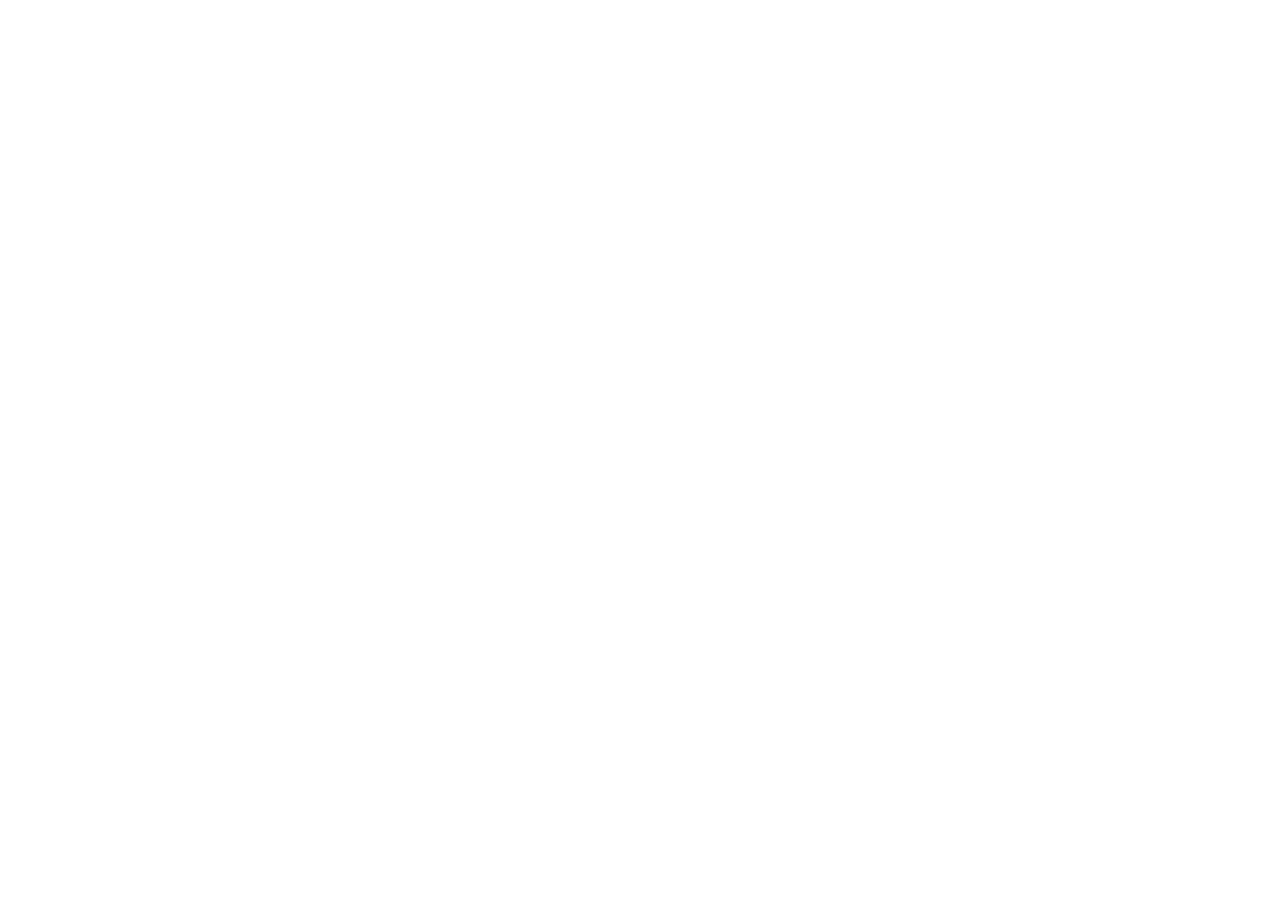
==== index.html @ e1689ef7 "大数据后台项目第一次提交" ====
<!DOCTYPE html>
<html lang="en">
<head>
    <meta charset="UTF-8">
    <meta http-equiv="X-UA-Compatible" content="IE=edge">
    <meta name="viewport" content="width=device-width, initial-scale=1.0">
    <title>Document</title>
</head>
<body>
    
</body>
</html>
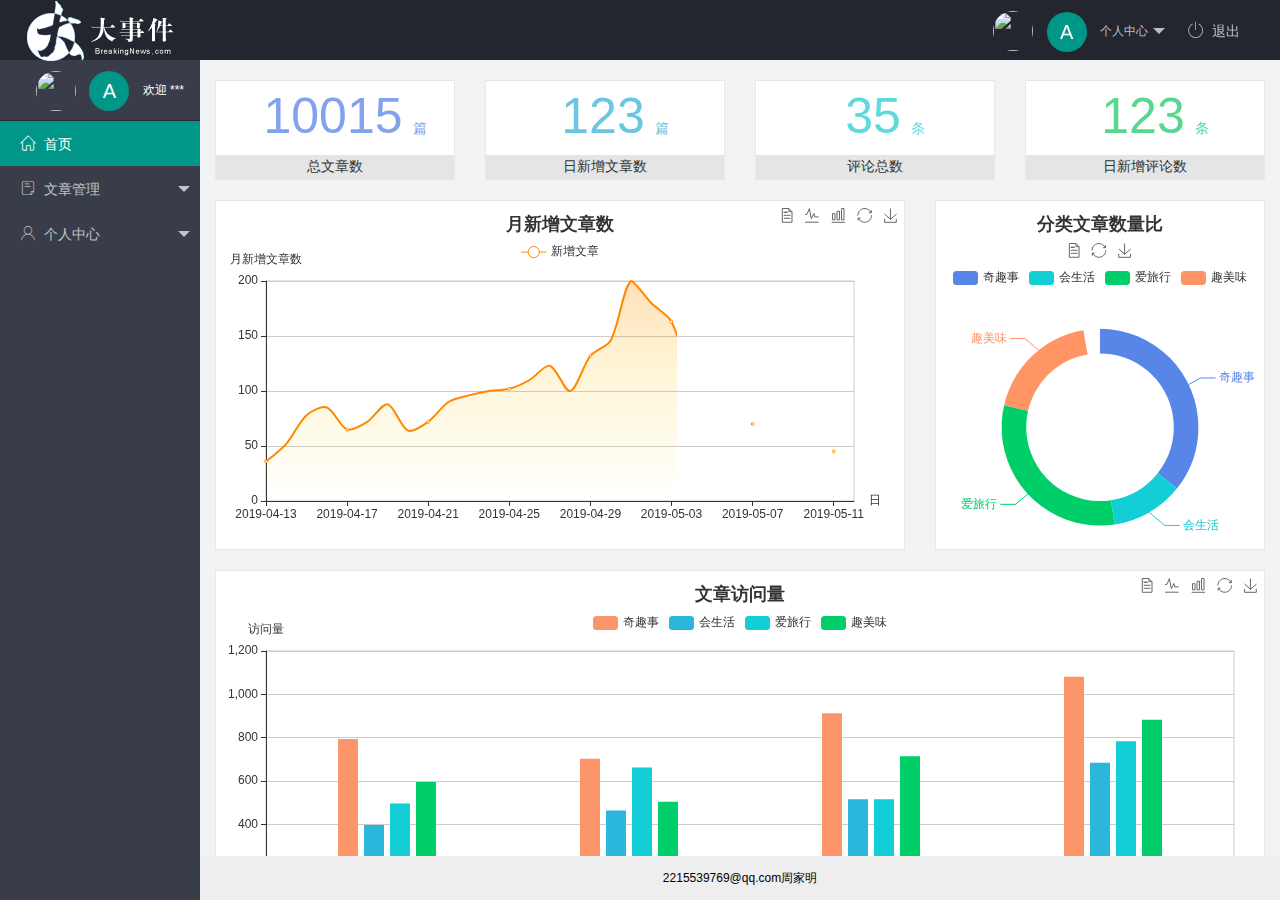
==== commit 2f349594: "完成主页功能" ====
--- a/index.html
+++ b/index.html
@@ -1,12 +1,127 @@
 <!DOCTYPE html>
 <html lang="en">
+
 <head>
     <meta charset="UTF-8">
     <meta http-equiv="X-UA-Compatible" content="IE=edge">
     <meta name="viewport" content="width=device-width, initial-scale=1.0">
-    <title>Document</title>
+    <title>后台主页</title>
+    <link rel="stylesheet" href="/assets/lib/layui/css/layui.css">
+    <link rel="stylesheet" href="/assets/css/index.css">
+    <link rel="stylesheet" href="/assets/fonts/iconfont.css">
 </head>
+
 <body>
-    
+
+    <body>
+        <div class="layui-layout layui-layout-admin">
+            <div class="layui-header">
+                <div class="layui-logo">
+                    <img src="/assets/images/logo.png" alt="">
+                </div>
+                <!-- 头部区域（可配合layui 已有的水平导航） -->
+                <ul class="layui-nav layui-layout-right">
+                    <!-- 头像区域 -->
+                    <li class="layui-nav-item layui-hide layui-show-md-inline-block">
+                        
+                        <a href="javascript:;" class="userinfo">
+                            <img src="//tva1.sinaimg.cn/crop.0.0.118.118.180/5db11ff4gw1e77d3nqrv8j203b03cweg.jpg"
+                                class="layui-nav-img">
+                                <span class="text-avatar">A</span>
+                            个人中心
+                        </a>
+                        <dl class="layui-nav-child">
+                            <dd><a href="">基本资料</a></dd>
+                            <dd><a href="">更换头像</a></dd>
+                            <dd><a href="">重置密码</a></dd>
+                        </dl>
+                    </li>
+                    <!-- 退出区域 -->
+                    <li class="layui-nav-item">
+                        <a href="javascript:;" id="btnLogout">
+                            <span class="iconfont">&#xe865;</span>退出
+                        </a>
+                    </li>
+                </ul>
+            </div>
+
+            <div class="layui-side layui-bg-black">
+                <div class="layui-side-scroll">
+                    <div  class="userinfo">
+                        <img src="//tva1.sinaimg.cn/crop.0.0.118.118.180/5db11ff4gw1e77d3nqrv8j203b03cweg.jpg"
+                            class="layui-nav-img">
+                            <span class="text-avatar">A</span>
+                        <span id="welcome">欢迎 ***</span>
+                    </div>
+                    <!-- 左侧导航区域（可配合layui已有的垂直导航） -->
+                    <ul class="layui-nav layui-nav-tree" lay-shrink="all">
+                        <li class="layui-nav-item layui-this">
+
+                            <a href="/home/dashboard.html" target="fm"><span class="iconfont">&#xe6a9;</span>首页</a>
+                        </li>
+                        <li class="layui-nav-item ">
+
+                            <a class="" href="javascript:;"> <span class="iconfont">&#xe615;</span>文章管理</a>
+                            <dl class="layui-nav-child">
+                                <dd><a href="javascript:;">文章类别</a></dd>
+                                <dd><a href="javascript:;">文章类别</a></dd>
+                                <dd><a href="javascript:;">发布文章</a></dd>
+                            </dl>
+                        </li>
+                        <li class="layui-nav-item">
+
+                            <a href="javascript:;"> <span class="iconfont">&#xe614;</span>个人中心</a>
+                            <dl class="layui-nav-child">
+                                <dd><a href="javascript:;">基本资料</a></dd>
+                                <dd><a href="javascript:;">更换头像</a></dd>
+                                <dd><a href="javascript:;">重置密码</a></dd>
+                            </dl>
+                        </li>
+                    </ul>
+                </div>
+            </div>
+
+            <div class="layui-body">
+                <!-- 内容主体区域 -->
+                 <iframe src="/home/dashboard.html" frameborder="0" name="fm"></iframe>
+
+                <div class="layui-footer">
+                    2215539769@qq.com周家明
+                </div>
+            </div>
+            <script src="/assets/lib/layui/layui.all.js"></script>
+            <script src="/assets/lib/jquery.js"></script>
+            <script src="./assets/js/baseAPI.js"></script>
+            <script src="./assets/js/index.js"></script> 
+              <script>
+                //JS 
+                layui.use(['element', 'layer', 'util'], function () {
+                    var element = layui.element
+                        , layer = layui.layer
+                        , util = layui.util
+                        , $ = layui.$;
+
+                    //头部事件
+                    util.event('lay-header-event', {
+                        //左侧菜单事件
+                        menuLeft: function (othis) {
+                            layer.msg('展开左侧菜单的操作', { icon: 0 });
+                        }
+                        , menuRight: function () {
+                            layer.open({
+                                type: 1
+                                , content: '<div style="padding: 15px;">处理右侧面板的操作</div>'
+                                , area: ['260px', '100%']
+                                , offset: 'rt' //右上角
+                                , anim: 5
+                                , shadeClose: true
+                            });
+                        }
+                    });
+
+                });
+            </script>
+    </body>
 </body>
+
 </html>--- a/assets/lib/layui/css/layui.css
+++ b/assets/lib/layui/css/layui.css
@@ -0,0 +1,2 @@
+/** layui-v2.5.5 MIT License By https://www.layui.com */
+ .layui-inline,img{display:inline-block;vertical-align:middle}h1,h2,h3,h4,h5,h6{font-weight:400}.layui-edge,.layui-header,.layui-inline,.layui-main{position:relative}.layui-body,.layui-edge,.layui-elip{overflow:hidden}.layui-btn,.layui-edge,.layui-inline,img{vertical-align:middle}.layui-btn,.layui-disabled,.layui-icon,.layui-unselect{-moz-user-select:none;-webkit-user-select:none;-ms-user-select:none}.layui-elip,.layui-form-checkbox span,.layui-form-pane .layui-form-label{text-overflow:ellipsis;white-space:nowrap}.layui-breadcrumb,.layui-tree-btnGroup{visibility:hidden}blockquote,body,button,dd,div,dl,dt,form,h1,h2,h3,h4,h5,h6,input,li,ol,p,pre,td,textarea,th,ul{margin:0;padding:0;-webkit-tap-highlight-color:rgba(0,0,0,0)}a:active,a:hover{outline:0}img{border:none}li{list-style:none}table{border-collapse:collapse;border-spacing:0}h4,h5,h6{font-size:100%}button,input,optgroup,option,select,textarea{font-family:inherit;font-size:inherit;font-style:inherit;font-weight:inherit;outline:0}pre{white-space:pre-wrap;white-space:-moz-pre-wrap;white-space:-pre-wrap;white-space:-o-pre-wrap;word-wrap:break-word}body{line-height:24px;font:14px Helvetica Neue,Helvetica,PingFang SC,Tahoma,Arial,sans-serif}hr{height:1px;margin:10px 0;border:0;clear:both}a{color:#333;text-decoration:none}a:hover{color:#777}a cite{font-style:normal;*cursor:pointer}.layui-border-box,.layui-border-box *{box-sizing:border-box}.layui-box,.layui-box *{box-sizing:content-box}.layui-clear{clear:both;*zoom:1}.layui-clear:after{content:'\20';clear:both;*zoom:1;display:block;height:0}.layui-inline{*display:inline;*zoom:1}.layui-edge{display:inline-block;width:0;height:0;border-width:6px;border-style:dashed;border-color:transparent}.layui-edge-top{top:-4px;border-bottom-color:#999;border-bottom-style:solid}.layui-edge-right{border-left-color:#999;border-left-style:solid}.layui-edge-bottom{top:2px;border-top-color:#999;border-top-style:solid}.layui-edge-left{border-right-color:#999;border-right-style:solid}.layui-disabled,.layui-disabled:hover{color:#d2d2d2!important;cursor:not-allowed!important}.layui-circle{border-radius:100%}.layui-show{display:block!important}.layui-hide{display:none!important}@font-face{font-family:layui-icon;src:url(../font/iconfont.eot?v=250);src:url(../font/iconfont.eot?v=250#iefix) format('embedded-opentype'),url(../font/iconfont.woff2?v=250) format('woff2'),url(../font/iconfont.woff?v=250) format('woff'),url(../font/iconfont.ttf?v=250) format('truetype'),url(../font/iconfont.svg?v=250#layui-icon) format('svg')}.layui-icon{font-family:layui-icon!important;font-size:16px;font-style:normal;-webkit-font-smoothing:antialiased;-moz-osx-font-smoothing:grayscale}.layui-icon-reply-fill:before{content:"\e611"}.layui-icon-set-fill:before{content:"\e614"}.layui-icon-menu-fill:before{content:"\e60f"}.layui-icon-search:before{content:"\e615"}.layui-icon-share:before{content:"\e641"}.layui-icon-set-sm:before{content:"\e620"}.layui-icon-engine:before{content:"\e628"}.layui-icon-close:before{content:"\1006"}.layui-icon-close-fill:before{content:"\1007"}.layui-icon-chart-screen:before{content:"\e629"}.layui-icon-star:before{content:"\e600"}.layui-icon-circle-dot:before{content:"\e617"}.layui-icon-chat:before{content:"\e606"}.layui-icon-release:before{content:"\e609"}.layui-icon-list:before{content:"\e60a"}.layui-icon-chart:before{content:"\e62c"}.layui-icon-ok-circle:before{content:"\1005"}.layui-icon-layim-theme:before{content:"\e61b"}.layui-icon-table:before{content:"\e62d"}.layui-icon-right:before{content:"\e602"}.layui-icon-left:before{content:"\e603"}.layui-icon-cart-simple:before{content:"\e698"}.layui-icon-face-cry:before{content:"\e69c"}.layui-icon-face-smile:before{content:"\e6af"}.layui-icon-survey:before{content:"\e6b2"}.layui-icon-tree:before{content:"\e62e"}.layui-icon-upload-circle:before{content:"\e62f"}.layui-icon-add-circle:before{content:"\e61f"}.layui-icon-download-circle:before{content:"\e601"}.layui-icon-templeate-1:before{content:"\e630"}.layui-icon-util:before{content:"\e631"}.layui-icon-face-surprised:before{content:"\e664"}.layui-icon-edit:before{content:"\e642"}.layui-icon-speaker:before{content:"\e645"}.layui-icon-down:before{content:"\e61a"}.layui-icon-file:before{content:"\e621"}.layui-icon-layouts:before{content:"\e632"}.layui-icon-rate-half:before{content:"\e6c9"}.layui-icon-add-circle-fine:before{content:"\e608"}.layui-icon-prev-circle:before{content:"\e633"}.layui-icon-read:before{content:"\e705"}.layui-icon-404:before{content:"\e61c"}.layui-icon-carousel:before{content:"\e634"}.layui-icon-help:before{content:"\e607"}.layui-icon-code-circle:before{content:"\e635"}.layui-icon-water:before{content:"\e636"}.layui-icon-username:before{content:"\e66f"}.layui-icon-find-fill:before{content:"\e670"}.layui-icon-about:before{content:"\e60b"}.layui-icon-location:before{content:"\e715"}.layui-icon-up:before{content:"\e619"}.layui-icon-pause:before{content:"\e651"}.layui-icon-date:before{content:"\e637"}.layui-icon-layim-uploadfile:before{content:"\e61d"}.layui-icon-delete:before{content:"\e640"}.layui-icon-play:before{content:"\e652"}.layui-icon-top:before{content:"\e604"}.layui-icon-friends:before{content:"\e612"}.layui-icon-refresh-3:before{content:"\e9aa"}.layui-icon-ok:before{content:"\e605"}.layui-icon-layer:before{content:"\e638"}.layui-icon-face-smile-fine:before{content:"\e60c"}.layui-icon-dollar:before{content:"\e659"}.layui-icon-group:before{content:"\e613"}.layui-icon-layim-download:before{content:"\e61e"}.layui-icon-picture-fine:before{content:"\e60d"}.layui-icon-link:before{content:"\e64c"}.layui-icon-diamond:before{content:"\e735"}.layui-icon-log:before{content:"\e60e"}.layui-icon-rate-solid:before{content:"\e67a"}.layui-icon-fonts-del:before{content:"\e64f"}.layui-icon-unlink:before{content:"\e64d"}.layui-icon-fonts-clear:before{content:"\e639"}.layui-icon-triangle-r:before{content:"\e623"}.layui-icon-circle:before{content:"\e63f"}.layui-icon-radio:before{content:"\e643"}.layui-icon-align-center:before{content:"\e647"}.layui-icon-align-right:before{content:"\e648"}.layui-icon-align-left:before{content:"\e649"}.layui-icon-loading-1:before{content:"\e63e"}.layui-icon-return:before{content:"\e65c"}.layui-icon-fonts-strong:before{content:"\e62b"}.layui-icon-upload:before{content:"\e67c"}.layui-icon-dialogue:before{content:"\e63a"}.layui-icon-video:before{content:"\e6ed"}.layui-icon-headset:before{content:"\e6fc"}.layui-icon-cellphone-fine:before{content:"\e63b"}.layui-icon-add-1:before{content:"\e654"}.layui-icon-face-smile-b:before{content:"\e650"}.layui-icon-fonts-html:before{content:"\e64b"}.layui-icon-form:before{content:"\e63c"}.layui-icon-cart:before{content:"\e657"}.layui-icon-camera-fill:before{content:"\e65d"}.layui-icon-tabs:before{content:"\e62a"}.layui-icon-fonts-code:before{content:"\e64e"}.layui-icon-fire:before{content:"\e756"}.layui-icon-set:before{content:"\e716"}.layui-icon-fonts-u:before{content:"\e646"}.layui-icon-triangle-d:before{content:"\e625"}.layui-icon-tips:before{content:"\e702"}.layui-icon-picture:before{content:"\e64a"}.layui-icon-more-vertical:before{content:"\e671"}.layui-icon-flag:before{content:"\e66c"}.layui-icon-loading:before{content:"\e63d"}.layui-icon-fonts-i:before{content:"\e644"}.layui-icon-refresh-1:before{content:"\e666"}.layui-icon-rmb:before{content:"\e65e"}.layui-icon-home:before{content:"\e68e"}.layui-icon-user:before{content:"\e770"}.layui-icon-notice:before{content:"\e667"}.layui-icon-login-weibo:before{content:"\e675"}.layui-icon-voice:before{content:"\e688"}.layui-icon-upload-drag:before{content:"\e681"}.layui-icon-login-qq:before{content:"\e676"}.layui-icon-snowflake:before{content:"\e6b1"}.layui-icon-file-b:before{content:"\e655"}.layui-icon-template:before{content:"\e663"}.layui-icon-auz:before{content:"\e672"}.layui-icon-console:before{content:"\e665"}.layui-icon-app:before{content:"\e653"}.layui-icon-prev:before{content:"\e65a"}.layui-icon-website:before{content:"\e7ae"}.layui-icon-next:before{content:"\e65b"}.layui-icon-component:before{content:"\e857"}.layui-icon-more:before{content:"\e65f"}.layui-icon-login-wechat:before{content:"\e677"}.layui-icon-shrink-right:before{content:"\e668"}.layui-icon-spread-left:before{content:"\e66b"}.layui-icon-camera:before{content:"\e660"}.layui-icon-note:before{content:"\e66e"}.layui-icon-refresh:before{content:"\e669"}.layui-icon-female:before{content:"\e661"}.layui-icon-male:before{content:"\e662"}.layui-icon-password:before{content:"\e673"}.layui-icon-senior:before{content:"\e674"}.layui-icon-theme:before{content:"\e66a"}.layui-icon-tread:before{content:"\e6c5"}.layui-icon-praise:before{content:"\e6c6"}.layui-icon-star-fill:before{content:"\e658"}.layui-icon-rate:before{content:"\e67b"}.layui-icon-template-1:before{content:"\e656"}.layui-icon-vercode:before{content:"\e679"}.layui-icon-cellphone:before{content:"\e678"}.layui-icon-screen-full:before{content:"\e622"}.layui-icon-screen-restore:before{content:"\e758"}.layui-icon-cols:before{content:"\e610"}.layui-icon-export:before{content:"\e67d"}.layui-icon-print:before{content:"\e66d"}.layui-icon-slider:before{content:"\e714"}.layui-icon-addition:before{content:"\e624"}.layui-icon-subtraction:before{content:"\e67e"}.layui-icon-service:before{content:"\e626"}.layui-icon-transfer:before{content:"\e691"}.layui-main{width:1140px;margin:0 auto}.layui-header{z-index:1000;height:60px}.layui-header a:hover{transition:all .5s;-webkit-transition:all .5s}.layui-side{position:fixed;left:0;top:0;bottom:0;z-index:999;width:200px;overflow-x:hidden}.layui-side-scroll{position:relative;width:220px;height:100%;overflow-x:hidden}.layui-body{position:absolute;left:200px;right:0;top:0;bottom:0;z-index:998;width:auto;overflow-y:auto;box-sizing:border-box}.layui-layout-body{overflow:hidden}.layui-layout-admin .layui-header{background-color:#23262E}.layui-layout-admin .layui-side{top:60px;width:200px;overflow-x:hidden}.layui-layout-admin .layui-body{position:fixed;top:60px;bottom:44px}.layui-layout-admin .layui-main{width:auto;margin:0 15px}.layui-layout-admin .layui-footer{position:fixed;left:200px;right:0;bottom:0;height:44px;line-height:44px;padding:0 15px;background-color:#eee}.layui-layout-admin .layui-logo{position:absolute;left:0;top:0;width:200px;height:100%;line-height:60px;text-align:center;color:#009688;font-size:16px}.layui-layout-admin .layui-header .layui-nav{background:0 0}.layui-layout-left{position:absolute!important;left:200px;top:0}.layui-layout-right{position:absolute!important;right:0;top:0}.layui-container{position:relative;margin:0 auto;padding:0 15px;box-sizing:border-box}.layui-fluid{position:relative;margin:0 auto;padding:0 15px}.layui-row:after,.layui-row:before{content:'';display:block;clear:both}.layui-col-lg1,.layui-col-lg10,.layui-col-lg11,.layui-col-lg12,.layui-col-lg2,.layui-col-lg3,.layui-col-lg4,.layui-col-lg5,.layui-col-lg6,.layui-col-lg7,.layui-col-lg8,.layui-col-lg9,.layui-col-md1,.layui-col-md10,.layui-col-md11,.layui-col-md12,.layui-col-md2,.layui-col-md3,.layui-col-md4,.layui-col-md5,.layui-col-md6,.layui-col-md7,.layui-col-md8,.layui-col-md9,.layui-col-sm1,.layui-col-sm10,.layui-col-sm11,.layui-col-sm12,.layui-col-sm2,.layui-col-sm3,.layui-col-sm4,.layui-col-sm5,.layui-col-sm6,.layui-col-sm7,.layui-col-sm8,.layui-col-sm9,.layui-col-xs1,.layui-col-xs10,.layui-col-xs11,.layui-col-xs12,.layui-col-xs2,.layui-col-xs3,.layui-col-xs4,.layui-col-xs5,.layui-col-xs6,.layui-col-xs7,.layui-col-xs8,.layui-col-xs9{position:relative;display:block;box-sizing:border-box}.layui-col-xs1,.layui-col-xs10,.layui-col-xs11,.layui-col-xs12,.layui-col-xs2,.layui-col-xs3,.layui-col-xs4,.layui-col-xs5,.layui-col-xs6,.layui-col-xs7,.layui-col-xs8,.layui-col-xs9{float:left}.layui-col-xs1{width:8.33333333%}.layui-col-xs2{width:16.66666667%}.layui-col-xs3{width:25%}.layui-col-xs4{width:33.33333333%}.layui-col-xs5{width:41.66666667%}.layui-col-xs6{width:50%}.layui-col-xs7{width:58.33333333%}.layui-col-xs8{width:66.66666667%}.layui-col-xs9{width:75%}.layui-col-xs10{width:83.33333333%}.layui-col-xs11{width:91.66666667%}.layui-col-xs12{width:100%}.layui-col-xs-offset1{margin-left:8.33333333%}.layui-col-xs-offset2{margin-left:16.66666667%}.layui-col-xs-offset3{margin-left:25%}.layui-col-xs-offset4{margin-left:33.33333333%}.layui-col-xs-offset5{margin-left:41.66666667%}.layui-col-xs-offset6{margin-left:50%}.layui-col-xs-offset7{margin-left:58.33333333%}.layui-col-xs-offset8{margin-left:66.66666667%}.layui-col-xs-offset9{margin-left:75%}.layui-col-xs-offset10{margin-left:83.33333333%}.layui-col-xs-offset11{margin-left:91.66666667%}.layui-col-xs-offset12{margin-left:100%}@media screen and (max-width:768px){.layui-hide-xs{display:none!important}.layui-show-xs-block{display:block!important}.layui-show-xs-inline{display:inline!important}.layui-show-xs-inline-block{display:inline-block!important}}@media screen and (min-width:768px){.layui-container{width:750px}.layui-hide-sm{display:none!important}.layui-show-sm-block{display:block!important}.layui-show-sm-inline{display:inline!important}.layui-show-sm-inline-block{display:inline-block!important}.layui-col-sm1,.layui-col-sm10,.layui-col-sm11,.layui-col-sm12,.layui-col-sm2,.layui-col-sm3,.layui-col-sm4,.layui-col-sm5,.layui-col-sm6,.layui-col-sm7,.layui-col-sm8,.layui-col-sm9{float:left}.layui-col-sm1{width:8.33333333%}.layui-col-sm2{width:16.66666667%}.layui-col-sm3{width:25%}.layui-col-sm4{width:33.33333333%}.layui-col-sm5{width:41.66666667%}.layui-col-sm6{width:50%}.layui-col-sm7{width:58.33333333%}.layui-col-sm8{width:66.66666667%}.layui-col-sm9{width:75%}.layui-col-sm10{width:83.33333333%}.layui-col-sm11{width:91.66666667%}.layui-col-sm12{width:100%}.layui-col-sm-offset1{margin-left:8.33333333%}.layui-col-sm-offset2{margin-left:16.66666667%}.layui-col-sm-offset3{margin-left:25%}.layui-col-sm-offset4{margin-left:33.33333333%}.layui-col-sm-offset5{margin-left:41.66666667%}.layui-col-sm-offset6{margin-left:50%}.layui-col-sm-offset7{margin-left:58.33333333%}.layui-col-sm-offset8{margin-left:66.66666667%}.layui-col-sm-offset9{margin-left:75%}.layui-col-sm-offset10{margin-left:83.33333333%}.layui-col-sm-offset11{margin-left:91.66666667%}.layui-col-sm-offset12{margin-left:100%}}@media screen and (min-width:992px){.layui-container{width:970px}.layui-hide-md{display:none!important}.layui-show-md-block{display:block!important}.layui-show-md-inline{display:inline!important}.layui-show-md-inline-block{display:inline-block!important}.layui-col-md1,.layui-col-md10,.layui-col-md11,.layui-col-md12,.layui-col-md2,.layui-col-md3,.layui-col-md4,.layui-col-md5,.layui-col-md6,.layui-col-md7,.layui-col-md8,.layui-col-md9{float:left}.layui-col-md1{width:8.33333333%}.layui-col-md2{width:16.66666667%}.layui-col-md3{width:25%}.layui-col-md4{width:33.33333333%}.layui-col-md5{width:41.66666667%}.layui-col-md6{width:50%}.layui-col-md7{width:58.33333333%}.layui-col-md8{width:66.66666667%}.layui-col-md9{width:75%}.layui-col-md10{width:83.33333333%}.layui-col-md11{width:91.66666667%}.layui-col-md12{width:100%}.layui-col-md-offset1{margin-left:8.33333333%}.layui-col-md-offset2{margin-left:16.66666667%}.layui-col-md-offset3{margin-left:25%}.layui-col-md-offset4{margin-left:33.33333333%}.layui-col-md-offset5{margin-left:41.66666667%}.layui-col-md-offset6{margin-left:50%}.layui-col-md-offset7{margin-left:58.33333333%}.layui-col-md-offset8{margin-left:66.66666667%}.layui-col-md-offset9{margin-left:75%}.layui-col-md-offset10{margin-left:83.33333333%}.layui-col-md-offset11{margin-left:91.66666667%}.layui-col-md-offset12{margin-left:100%}}@media screen and (min-width:1200px){.layui-container{width:1170px}.layui-hide-lg{display:none!important}.layui-show-lg-block{display:block!important}.layui-show-lg-inline{display:inline!important}.layui-show-lg-inline-block{display:inline-block!important}.layui-col-lg1,.layui-col-lg10,.layui-col-lg11,.layui-col-lg12,.layui-col-lg2,.layui-col-lg3,.layui-col-lg4,.layui-col-lg5,.layui-col-lg6,.layui-col-lg7,.layui-col-lg8,.layui-col-lg9{float:left}.layui-col-lg1{width:8.33333333%}.layui-col-lg2{width:16.66666667%}.layui-col-lg3{width:25%}.layui-col-lg4{width:33.33333333%}.layui-col-lg5{width:41.66666667%}.layui-col-lg6{width:50%}.layui-col-lg7{width:58.33333333%}.layui-col-lg8{width:66.66666667%}.layui-col-lg9{width:75%}.layui-col-lg10{width:83.33333333%}.layui-col-lg11{width:91.66666667%}.layui-col-lg12{width:100%}.layui-col-lg-offset1{margin-left:8.33333333%}.layui-col-lg-offset2{margin-left:16.66666667%}.layui-col-lg-offset3{margin-left:25%}.layui-col-lg-offset4{margin-left:33.33333333%}.layui-col-lg-offset5{margin-left:41.66666667%}.layui-col-lg-offset6{margin-left:50%}.layui-col-lg-offset7{margin-left:58.33333333%}.layui-col-lg-offset8{margin-left:66.66666667%}.layui-col-lg-offset9{margin-left:75%}.layui-col-lg-offset10{margin-left:83.33333333%}.layui-col-lg-offset11{margin-left:91.66666667%}.layui-col-lg-offset12{margin-left:100%}}.layui-col-space1{margin:-.5px}.layui-col-space1>*{padding:.5px}.layui-col-space3{margin:-1.5px}.layui-col-space3>*{padding:1.5px}.layui-col-space5{margin:-2.5px}.layui-col-space5>*{padding:2.5px}.layui-col-space8{margin:-3.5px}.layui-col-space8>*{padding:3.5px}.layui-col-space10{margin:-5px}.layui-col-space10>*{padding:5px}.layui-col-space12{margin:-6px}.layui-col-space12>*{padding:6px}.layui-col-space15{margin:-7.5px}.layui-col-space15>*{padding:7.5px}.layui-col-space18{margin:-9px}.layui-col-space18>*{padding:9px}.layui-col-space20{margin:-10px}.layui-col-space20>*{padding:10px}.layui-col-space22{margin:-11px}.layui-col-space22>*{padding:11px}.layui-col-space25{margin:-12.5px}.layui-col-space25>*{padding:12.5px}.layui-col-space30{margin:-15px}.layui-col-space30>*{padding:15px}.layui-btn,.layui-input,.layui-select,.layui-textarea,.layui-upload-button{outline:0;-webkit-appearance:none;transition:all .3s;-webkit-transition:all .3s;box-sizing:border-box}.layui-elem-quote{margin-bottom:10px;padding:15px;line-height:22px;border-left:5px solid #009688;border-radius:0 2px 2px 0;background-color:#f2f2f2}.layui-quote-nm{border-style:solid;border-width:1px 1px 1px 5px;background:0 0}.layui-elem-field{margin-bottom:10px;padding:0;border-width:1px;border-style:solid}.layui-elem-field legend{margin-left:20px;padding:0 10px;font-size:20px;font-weight:300}.layui-field-title{margin:10px 0 20px;border-width:1px 0 0}.layui-field-box{padding:10px 15px}.layui-field-title .layui-field-box{padding:10px 0}.layui-progress{position:relative;height:6px;border-radius:20px;background-color:#e2e2e2}.layui-progress-bar{position:absolute;left:0;top:0;width:0;max-width:100%;height:6px;border-radius:20px;text-align:right;background-color:#5FB878;transition:all .3s;-webkit-transition:all .3s}.layui-progress-big,.layui-progress-big .layui-progress-bar{height:18px;line-height:18px}.layui-progress-text{position:relative;top:-20px;line-height:18px;font-size:12px;color:#666}.layui-progress-big .layui-progress-text{position:static;padding:0 10px;color:#fff}.layui-collapse{border-width:1px;border-style:solid;border-radius:2px}.layui-colla-content,.layui-colla-item{border-top-width:1px;border-top-style:solid}.layui-colla-item:first-child{border-top:none}.layui-colla-title{position:relative;height:42px;line-height:42px;padding:0 15px 0 35px;color:#333;background-color:#f2f2f2;cursor:pointer;font-size:14px;overflow:hidden}.layui-colla-content{display:none;padding:10px 15px;line-height:22px;color:#666}.layui-colla-icon{position:absolute;left:15px;top:0;font-size:14px}.layui-card{margin-bottom:15px;border-radius:2px;background-color:#fff;box-shadow:0 1px 2px 0 rgba(0,0,0,.05)}.layui-card:last-child{margin-bottom:0}.layui-card-header{position:relative;height:42px;line-height:42px;padding:0 15px;border-bottom:1px solid #f6f6f6;color:#333;border-radius:2px 2px 0 0;font-size:14px}.layui-bg-black,.layui-bg-blue,.layui-bg-cyan,.layui-bg-green,.layui-bg-orange,.layui-bg-red{color:#fff!important}.layui-card-body{position:relative;padding:10px 15px;line-height:24px}.layui-card-body[pad15]{padding:15px}.layui-card-body[pad20]{padding:20px}.layui-card-body .layui-table{margin:5px 0}.layui-card .layui-tab{margin:0}.layui-panel-window{position:relative;padding:15px;border-radius:0;border-top:5px solid #E6E6E6;background-color:#fff}.layui-auxiliar-moving{position:fixed;left:0;right:0;top:0;bottom:0;width:100%;height:100%;background:0 0;z-index:9999999999}.layui-form-label,.layui-form-mid,.layui-form-select,.layui-input-block,.layui-input-inline,.layui-textarea{position:relative}.layui-bg-red{background-color:#FF5722!important}.layui-bg-orange{background-color:#FFB800!important}.layui-bg-green{background-color:#009688!important}.layui-bg-cyan{background-color:#2F4056!important}.layui-bg-blue{background-color:#1E9FFF!important}.layui-bg-black{background-color:#393D49!important}.layui-bg-gray{background-color:#eee!important;color:#666!important}.layui-badge-rim,.layui-colla-content,.layui-colla-item,.layui-collapse,.layui-elem-field,.layui-form-pane .layui-form-item[pane],.layui-form-pane .layui-form-label,.layui-input,.layui-layedit,.layui-layedit-tool,.layui-quote-nm,.layui-select,.layui-tab-bar,.layui-tab-card,.layui-tab-title,.layui-tab-title .layui-this:after,.layui-textarea{border-color:#e6e6e6}.layui-timeline-item:before,hr{background-color:#e6e6e6}.layui-text{line-height:22px;font-size:14px;color:#666}.layui-text h1,.layui-text h2,.layui-text h3{font-weight:500;color:#333}.layui-text h1{font-size:30px}.layui-text h2{font-size:24px}.layui-text h3{font-size:18px}.layui-text a:not(.layui-btn){color:#01AAED}.layui-text a:not(.layui-btn):hover{text-decoration:underline}.layui-text ul{padding:5px 0 5px 15px}.layui-text ul li{margin-top:5px;list-style-type:disc}.layui-text em,.layui-word-aux{color:#999!important;padding:0 5px!important}.layui-btn{display:inline-block;height:38px;line-height:38px;padding:0 18px;background-color:#009688;color:#fff;white-space:nowrap;text-align:center;font-size:14px;border:none;border-radius:2px;cursor:pointer}.layui-btn:hover{opacity:.8;filter:alpha(opacity=80);color:#fff}.layui-btn:active{opacity:1;filter:alpha(opacity=100)}.layui-btn+.layui-btn{margin-left:10px}.layui-btn-container{font-size:0}.layui-btn-container .layui-btn{margin-right:10px;margin-bottom:10px}.layui-btn-container .layui-btn+.layui-btn{margin-left:0}.layui-table .layui-btn-container .layui-btn{margin-bottom:9px}.layui-btn-radius{border-radius:100px}.layui-btn .layui-icon{margin-right:3px;font-size:18px;vertical-align:bottom;vertical-align:middle\9}.layui-btn-primary{border:1px solid #C9C9C9;background-color:#fff;color:#555}.layui-btn-primary:hover{border-color:#009688;color:#333}.layui-btn-normal{background-color:#1E9FFF}.layui-btn-warm{background-color:#FFB800}.layui-btn-danger{background-color:#FF5722}.layui-btn-checked{background-color:#5FB878}.layui-btn-disabled,.layui-btn-disabled:active,.layui-btn-disabled:hover{border:1px solid #e6e6e6;background-color:#FBFBFB;color:#C9C9C9;cursor:not-allowed;opacity:1}.layui-btn-lg{height:44px;line-height:44px;padding:0 25px;font-size:16px}.layui-btn-sm{height:30px;line-height:30px;padding:0 10px;font-size:12px}.layui-btn-sm i{font-size:16px!important}.layui-btn-xs{height:22px;line-height:22px;padding:0 5px;font-size:12px}.layui-btn-xs i{font-size:14px!important}.layui-btn-group{display:inline-block;vertical-align:middle;font-size:0}.layui-btn-group .layui-btn{margin-left:0!important;margin-right:0!important;border-left:1px solid rgba(255,255,255,.5);border-radius:0}.layui-btn-group .layui-btn-primary{border-left:none}.layui-btn-group .layui-btn-primary:hover{border-color:#C9C9C9;color:#009688}.layui-btn-group .layui-btn:first-child{border-left:none;border-radius:2px 0 0 2px}.layui-btn-group .layui-btn-primary:first-child{border-left:1px solid #c9c9c9}.layui-btn-group .layui-btn:last-child{border-radius:0 2px 2px 0}.layui-btn-group .layui-btn+.layui-btn{margin-left:0}.layui-btn-group+.layui-btn-group{margin-left:10px}.layui-btn-fluid{width:100%}.layui-input,.layui-select,.layui-textarea{height:38px;line-height:1.3;line-height:38px\9;border-width:1px;border-style:solid;background-color:#fff;border-radius:2px}.layui-input::-webkit-input-placeholder,.layui-select::-webkit-input-placeholder,.layui-textarea::-webkit-input-placeholder{line-height:1.3}.layui-input,.layui-textarea{display:block;width:100%;padding-left:10px}.layui-input:hover,.layui-textarea:hover{border-color:#D2D2D2!important}.layui-input:focus,.layui-textarea:focus{border-color:#C9C9C9!important}.layui-textarea{min-height:100px;height:auto;line-height:20px;padding:6px 10px;resize:vertical}.layui-select{padding:0 10px}.layui-form input[type=checkbox],.layui-form input[type=radio],.layui-form select{display:none}.layui-form [lay-ignore]{display:initial}.layui-form-item{margin-bottom:15px;clear:both;*zoom:1}.layui-form-item:after{content:'\20';clear:both;*zoom:1;display:block;height:0}.layui-form-label{float:left;display:block;padding:9px 15px;width:80px;font-weight:400;line-height:20px;text-align:right}.layui-form-label-col{display:block;float:none;padding:9px 0;line-height:20px;text-align:left}.layui-form-item .layui-inline{margin-bottom:5px;margin-right:10px}.layui-input-block{margin-left:110px;min-height:36px}.layui-input-inline{display:inline-block;vertical-align:middle}.layui-form-item .layui-input-inline{float:left;width:190px;margin-right:10px}.layui-form-text .layui-input-inline{width:auto}.layui-form-mid{float:left;display:block;padding:9px 0!important;line-height:20px;margin-right:10px}.layui-form-danger+.layui-form-select .layui-input,.layui-form-danger:focus{border-color:#FF5722!important}.layui-form-select .layui-input{padding-right:30px;cursor:pointer}.layui-form-select .layui-edge{position:absolute;right:10px;top:50%;margin-top:-3px;cursor:pointer;border-width:6px;border-top-color:#c2c2c2;border-top-style:solid;transition:all .3s;-webkit-transition:all .3s}.layui-form-select dl{display:none;position:absolute;left:0;top:42px;padding:5px 0;z-index:899;min-width:100%;border:1px solid #d2d2d2;max-height:300px;overflow-y:auto;background-color:#fff;border-radius:2px;box-shadow:0 2px 4px rgba(0,0,0,.12);box-sizing:border-box}.layui-form-select dl dd,.layui-form-select dl dt{padding:0 10px;line-height:36px;white-space:nowrap;overflow:hidden;text-overflow:ellipsis}.layui-form-select dl dt{font-size:12px;color:#999}.layui-form-select dl dd{cursor:pointer}.layui-form-select dl dd:hover{background-color:#f2f2f2;-webkit-transition:.5s all;transition:.5s all}.layui-form-select .layui-select-group dd{padding-left:20px}.layui-form-select dl dd.layui-select-tips{padding-left:10px!important;color:#999}.layui-form-select dl dd.layui-this{background-color:#5FB878;color:#fff}.layui-form-checkbox,.layui-form-select dl dd.layui-disabled{background-color:#fff}.layui-form-selected dl{display:block}.layui-form-checkbox,.layui-form-checkbox *,.layui-form-switch{display:inline-block;vertical-align:middle}.layui-form-selected .layui-edge{margin-top:-9px;-webkit-transform:rotate(180deg);transform:rotate(180deg);margin-top:-3px\9}:root .layui-form-selected .layui-edge{margin-top:-9px\0/IE9}.layui-form-selectup dl{top:auto;bottom:42px}.layui-select-none{margin:5px 0;text-align:center;color:#999}.layui-select-disabled .layui-disabled{border-color:#eee!important}.layui-select-disabled .layui-edge{border-top-color:#d2d2d2}.layui-form-checkbox{position:relative;height:30px;line-height:30px;margin-right:10px;padding-right:30px;cursor:pointer;font-size:0;-webkit-transition:.1s linear;transition:.1s linear;box-sizing:border-box}.layui-form-checkbox span{padding:0 10px;height:100%;font-size:14px;border-radius:2px 0 0 2px;background-color:#d2d2d2;color:#fff;overflow:hidden}.layui-form-checkbox:hover span{background-color:#c2c2c2}.layui-form-checkbox i{position:absolute;right:0;top:0;width:30px;height:28px;border:1px solid #d2d2d2;border-left:none;border-radius:0 2px 2px 0;color:#fff;font-size:20px;text-align:center}.layui-form-checkbox:hover i{border-color:#c2c2c2;color:#c2c2c2}.layui-form-checked,.layui-form-checked:hover{border-color:#5FB878}.layui-form-checked span,.layui-form-checked:hover span{background-color:#5FB878}.layui-form-checked i,.layui-form-checked:hover i{color:#5FB878}.layui-form-item .layui-form-checkbox{margin-top:4px}.layui-form-checkbox[lay-skin=primary]{height:auto!important;line-height:normal!important;min-width:18px;min-height:18px;border:none!important;margin-right:0;padding-left:28px;padding-right:0;background:0 0}.layui-form-checkbox[lay-skin=primary] span{padding-left:0;padding-right:15px;line-height:18px;background:0 0;color:#666}.layui-form-checkbox[lay-skin=primary] i{right:auto;left:0;width:16px;height:16px;line-height:16px;border:1px solid #d2d2d2;font-size:12px;border-radius:2px;background-color:#fff;-webkit-transition:.1s linear;transition:.1s linear}.layui-form-checkbox[lay-skin=primary]:hover i{border-color:#5FB878;color:#fff}.layui-form-checked[lay-skin=primary] i{border-color:#5FB878!important;background-color:#5FB878;color:#fff}.layui-checkbox-disbaled[lay-skin=primary] span{background:0 0!important;color:#c2c2c2}.layui-checkbox-disbaled[lay-skin=primary]:hover i{border-color:#d2d2d2}.layui-form-item .layui-form-checkbox[lay-skin=primary]{margin-top:10px}.layui-form-switch{position:relative;height:22px;line-height:22px;min-width:35px;padding:0 5px;margin-top:8px;border:1px solid #d2d2d2;border-radius:20px;cursor:pointer;background-color:#fff;-webkit-transition:.1s linear;transition:.1s linear}.layui-form-switch i{position:absolute;left:5px;top:3px;width:16px;height:16px;border-radius:20px;background-color:#d2d2d2;-webkit-transition:.1s linear;transition:.1s linear}.layui-form-switch em{position:relative;top:0;width:25px;margin-left:21px;padding:0!important;text-align:center!important;color:#999!important;font-style:normal!important;font-size:12px}.layui-form-onswitch{border-color:#5FB878;background-color:#5FB878}.layui-checkbox-disbaled,.layui-checkbox-disbaled i{border-color:#e2e2e2!important}.layui-form-onswitch i{left:100%;margin-left:-21px;background-color:#fff}.layui-form-onswitch em{margin-left:5px;margin-right:21px;color:#fff!important}.layui-checkbox-disbaled span{background-color:#e2e2e2!important}.layui-checkbox-disbaled:hover i{color:#fff!important}[lay-radio]{display:none}.layui-form-radio,.layui-form-radio *{display:inline-block;vertical-align:middle}.layui-form-radio{line-height:28px;margin:6px 10px 0 0;padding-right:10px;cursor:pointer;font-size:0}.layui-form-radio *{font-size:14px}.layui-form-radio>i{margin-right:8px;font-size:22px;color:#c2c2c2}.layui-form-radio>i:hover,.layui-form-radioed>i{color:#5FB878}.layui-radio-disbaled>i{color:#e2e2e2!important}.layui-form-pane .layui-form-label{width:110px;padding:8px 15px;height:38px;line-height:20px;border-width:1px;border-style:solid;border-radius:2px 0 0 2px;text-align:center;background-color:#FBFBFB;overflow:hidden;box-sizing:border-box}.layui-form-pane .layui-input-inline{margin-left:-1px}.layui-form-pane .layui-input-block{margin-left:110px;left:-1px}.layui-form-pane .layui-input{border-radius:0 2px 2px 0}.layui-form-pane .layui-form-text .layui-form-label{float:none;width:100%;border-radius:2px;box-sizing:border-box;text-align:left}.layui-form-pane .layui-form-text .layui-input-inline{display:block;margin:0;top:-1px;clear:both}.layui-form-pane .layui-form-text .layui-input-block{margin:0;left:0;top:-1px}.layui-form-pane .layui-form-text .layui-textarea{min-height:100px;border-radius:0 0 2px 2px}.layui-form-pane .layui-form-checkbox{margin:4px 0 4px 10px}.layui-form-pane .layui-form-radio,.layui-form-pane .layui-form-switch{margin-top:6px;margin-left:10px}.layui-form-pane .layui-form-item[pane]{position:relative;border-width:1px;border-style:solid}.layui-form-pane .layui-form-item[pane] .layui-form-label{position:absolute;left:0;top:0;height:100%;border-width:0 1px 0 0}.layui-form-pane .layui-form-item[pane] .layui-input-inline{margin-left:110px}@media screen and (max-width:450px){.layui-form-item .layui-form-label{text-overflow:ellipsis;overflow:hidden;white-space:nowrap}.layui-form-item .layui-inline{display:block;margin-right:0;margin-bottom:20px;clear:both}.layui-form-item .layui-inline:after{content:'\20';clear:both;display:block;height:0}.layui-form-item .layui-input-inline{display:block;float:none;left:-3px;width:auto;margin:0 0 10px 112px}.layui-form-item .layui-input-inline+.layui-form-mid{margin-left:110px;top:-5px;padding:0}.layui-form-item .layui-form-checkbox{margin-right:5px;margin-bottom:5px}}.layui-layedit{border-width:1px;border-style:solid;border-radius:2px}.layui-layedit-tool{padding:3px 5px;border-bottom-width:1px;border-bottom-style:solid;font-size:0}.layedit-tool-fixed{position:fixed;top:0;border-top:1px solid #e2e2e2}.layui-layedit-tool .layedit-tool-mid,.layui-layedit-tool .layui-icon{display:inline-block;vertical-align:middle;text-align:center;font-size:14px}.layui-layedit-tool .layui-icon{position:relative;width:32px;height:30px;line-height:30px;margin:3px 5px;color:#777;cursor:pointer;border-radius:2px}.layui-layedit-tool .layui-icon:hover{color:#393D49}.layui-layedit-tool .layui-icon:active{color:#000}.layui-layedit-tool .layedit-tool-active{background-color:#e2e2e2;color:#000}.layui-layedit-tool .layui-disabled,.layui-layedit-tool .layui-disabled:hover{color:#d2d2d2;cursor:not-allowed}.layui-layedit-tool .layedit-tool-mid{width:1px;height:18px;margin:0 10px;background-color:#d2d2d2}.layedit-tool-html{width:50px!important;font-size:30px!important}.layedit-tool-b,.layedit-tool-code,.layedit-tool-help{font-size:16px!important}.layedit-tool-d,.layedit-tool-face,.layedit-tool-image,.layedit-tool-unlink{font-size:18px!important}.layedit-tool-image input{position:absolute;font-size:0;left:0;top:0;width:100%;height:100%;opacity:.01;filter:Alpha(opacity=1);cursor:pointer}.layui-layedit-iframe iframe{display:block;width:100%}#LAY_layedit_code{overflow:hidden}.layui-laypage{display:inline-block;*display:inline;*zoom:1;vertical-align:middle;margin:10px 0;font-size:0}.layui-laypage>a:first-child,.layui-laypage>a:first-child em{border-radius:2px 0 0 2px}.layui-laypage>a:last-child,.layui-laypage>a:last-child em{border-radius:0 2px 2px 0}.layui-laypage>:first-child{margin-left:0!important}.layui-laypage>:last-child{margin-right:0!important}.layui-laypage a,.layui-laypage button,.layui-laypage input,.layui-laypage select,.layui-laypage span{border:1px solid #e2e2e2}.layui-laypage a,.layui-laypage span{display:inline-block;*display:inline;*zoom:1;vertical-align:middle;padding:0 15px;height:28px;line-height:28px;margin:0 -1px 5px 0;background-color:#fff;color:#333;font-size:12px}.layui-flow-more a *,.layui-laypage input,.layui-table-view select[lay-ignore]{display:inline-block}.layui-laypage a:hover{color:#009688}.layui-laypage em{font-style:normal}.layui-laypage .layui-laypage-spr{color:#999;font-weight:700}.layui-laypage a{text-decoration:none}.layui-laypage .layui-laypage-curr{position:relative}.layui-laypage .layui-laypage-curr em{position:relative;color:#fff}.layui-laypage .layui-laypage-curr .layui-laypage-em{position:absolute;left:-1px;top:-1px;padding:1px;width:100%;height:100%;background-color:#009688}.layui-laypage-em{border-radius:2px}.layui-laypage-next em,.layui-laypage-prev em{font-family:Sim sun;font-size:16px}.layui-laypage .layui-laypage-count,.layui-laypage .layui-laypage-limits,.layui-laypage .layui-laypage-refresh,.layui-laypage .layui-laypage-skip{margin-left:10px;margin-right:10px;padding:0;border:none}.layui-laypage .layui-laypage-limits,.layui-laypage .layui-laypage-refresh{vertical-align:top}.layui-laypage .layui-laypage-refresh i{font-size:18px;cursor:pointer}.layui-laypage select{height:22px;padding:3px;border-radius:2px;cursor:pointer}.layui-laypage .layui-laypage-skip{height:30px;line-height:30px;color:#999}.layui-laypage button,.layui-laypage input{height:30px;line-height:30px;border-radius:2px;vertical-align:top;background-color:#fff;box-sizing:border-box}.layui-laypage input{width:40px;margin:0 10px;padding:0 3px;text-align:center}.layui-laypage input:focus,.layui-laypage select:focus{border-color:#009688!important}.layui-laypage button{margin-left:10px;padding:0 10px;cursor:pointer}.layui-table,.layui-table-view{margin:10px 0}.layui-flow-more{margin:10px 0;text-align:center;color:#999;font-size:14px}.layui-flow-more a{height:32px;line-height:32px}.layui-flow-more a *{vertical-align:top}.layui-flow-more a cite{padding:0 20px;border-radius:3px;background-color:#eee;color:#333;font-style:normal}.layui-flow-more a cite:hover{opacity:.8}.layui-flow-more a i{font-size:30px;color:#737383}.layui-table{width:100%;background-color:#fff;color:#666}.layui-table tr{transition:all .3s;-webkit-transition:all .3s}.layui-table th{text-align:left;font-weight:400}.layui-table tbody tr:hover,.layui-table thead tr,.layui-table-click,.layui-table-header,.layui-table-hover,.layui-table-mend,.layui-table-patch,.layui-table-tool,.layui-table-total,.layui-table-total tr,.layui-table[lay-even] tr:nth-child(even){background-color:#f2f2f2}.layui-table td,.layui-table th,.layui-table-col-set,.layui-table-fixed-r,.layui-table-grid-down,.layui-table-header,.layui-table-page,.layui-table-tips-main,.layui-table-tool,.layui-table-total,.layui-table-view,.layui-table[lay-skin=line],.layui-table[lay-skin=row]{border-width:1px;border-style:solid;border-color:#e6e6e6}.layui-table td,.layui-table th{position:relative;padding:9px 15px;min-height:20px;line-height:20px;font-size:14px}.layui-table[lay-skin=line] td,.layui-table[lay-skin=line] th{border-width:0 0 1px}.layui-table[lay-skin=row] td,.layui-table[lay-skin=row] th{border-width:0 1px 0 0}.layui-table[lay-skin=nob] td,.layui-table[lay-skin=nob] th{border:none}.layui-table img{max-width:100px}.layui-table[lay-size=lg] td,.layui-table[lay-size=lg] th{padding:15px 30px}.layui-table-view .layui-table[lay-size=lg] .layui-table-cell{height:40px;line-height:40px}.layui-table[lay-size=sm] td,.layui-table[lay-size=sm] th{font-size:12px;padding:5px 10px}.layui-table-view .layui-table[lay-size=sm] .layui-table-cell{height:20px;line-height:20px}.layui-table[lay-data]{display:none}.layui-table-box{position:relative;overflow:hidden}.layui-table-view .layui-table{position:relative;width:auto;margin:0}.layui-table-view .layui-table[lay-skin=line]{border-width:0 1px 0 0}.layui-table-view .layui-table[lay-skin=row]{border-width:0 0 1px}.layui-table-view .layui-table td,.layui-table-view .layui-table th{padding:5px 0;border-top:none;border-left:none}.layui-table-view .layui-table th.layui-unselect .layui-table-cell span{cursor:pointer}.layui-table-view .layui-table td{cursor:default}.layui-table-view .layui-table td[data-edit=text]{cursor:text}.layui-table-view .layui-form-checkbox[lay-skin=primary] i{width:18px;height:18px}.layui-table-view .layui-form-radio{line-height:0;padding:0}.layui-table-view .layui-form-radio>i{margin:0;font-size:20px}.layui-table-init{position:absolute;left:0;top:0;width:100%;height:100%;text-align:center;z-index:110}.layui-table-init .layui-icon{position:absolute;left:50%;top:50%;margin:-15px 0 0 -15px;font-size:30px;color:#c2c2c2}.layui-table-header{border-width:0 0 1px;overflow:hidden}.layui-table-header .layui-table{margin-bottom:-1px}.layui-table-tool .layui-inline[lay-event]{position:relative;width:26px;height:26px;padding:5px;line-height:16px;margin-right:10px;text-align:center;color:#333;border:1px solid #ccc;cursor:pointer;-webkit-transition:.5s all;transition:.5s all}.layui-table-tool .layui-inline[lay-event]:hover{border:1px solid #999}.layui-table-tool-temp{padding-right:120px}.layui-table-tool-self{position:absolute;right:17px;top:10px}.layui-table-tool .layui-table-tool-self .layui-inline[lay-event]{margin:0 0 0 10px}.layui-table-tool-panel{position:absolute;top:29px;left:-1px;padding:5px 0;min-width:150px;min-height:40px;border:1px solid #d2d2d2;text-align:left;overflow-y:auto;background-color:#fff;box-shadow:0 2px 4px rgba(0,0,0,.12)}.layui-table-cell,.layui-table-tool-panel li{overflow:hidden;text-overflow:ellipsis;white-space:nowrap}.layui-table-tool-panel li{padding:0 10px;line-height:30px;-webkit-transition:.5s all;transition:.5s all}.layui-table-tool-panel li .layui-form-checkbox[lay-skin=primary]{width:100%;padding-left:28px}.layui-table-tool-panel li:hover{background-color:#f2f2f2}.layui-table-tool-panel li .layui-form-checkbox[lay-skin=primary] i{position:absolute;left:0;top:0}.layui-table-tool-panel li .layui-form-checkbox[lay-skin=primary] span{padding:0}.layui-table-tool .layui-table-tool-self .layui-table-tool-panel{left:auto;right:-1px}.layui-table-col-set{position:absolute;right:0;top:0;width:20px;height:100%;border-width:0 0 0 1px;background-color:#fff}.layui-table-sort{width:10px;height:20px;margin-left:5px;cursor:pointer!important}.layui-table-sort .layui-edge{position:absolute;left:5px;border-width:5px}.layui-table-sort .layui-table-sort-asc{top:3px;border-top:none;border-bottom-style:solid;border-bottom-color:#b2b2b2}.layui-table-sort .layui-table-sort-asc:hover{border-bottom-color:#666}.layui-table-sort .layui-table-sort-desc{bottom:5px;border-bottom:none;border-top-style:solid;border-top-color:#b2b2b2}.layui-table-sort .layui-table-sort-desc:hover{border-top-color:#666}.layui-table-sort[lay-sort=asc] .layui-table-sort-asc{border-bottom-color:#000}.layui-table-sort[lay-sort=desc] .layui-table-sort-desc{border-top-color:#000}.layui-table-cell{height:28px;line-height:28px;padding:0 15px;position:relative;box-sizing:border-box}.layui-table-cell .layui-form-checkbox[lay-skin=primary]{top:-1px;padding:0}.layui-table-cell .layui-table-link{color:#01AAED}.laytable-cell-checkbox,.laytable-cell-numbers,.laytable-cell-radio,.laytable-cell-space{padding:0;text-align:center}.layui-table-body{position:relative;overflow:auto;margin-right:-1px;margin-bottom:-1px}.layui-table-body .layui-none{line-height:26px;padding:15px;text-align:center;color:#999}.layui-table-fixed{position:absolute;left:0;top:0;z-index:101}.layui-table-fixed .layui-table-body{overflow:hidden}.layui-table-fixed-l{box-shadow:0 -1px 8px rgba(0,0,0,.08)}.layui-table-fixed-r{left:auto;right:-1px;border-width:0 0 0 1px;box-shadow:-1px 0 8px rgba(0,0,0,.08)}.layui-table-fixed-r .layui-table-header{position:relative;overflow:visible}.layui-table-mend{position:absolute;right:-49px;top:0;height:100%;width:50px}.layui-table-tool{position:relative;z-index:890;width:100%;min-height:50px;line-height:30px;padding:10px 15px;border-width:0 0 1px}.layui-table-tool .layui-btn-container{margin-bottom:-10px}.layui-table-page,.layui-table-total{border-width:1px 0 0;margin-bottom:-1px;overflow:hidden}.layui-table-page{position:relative;width:100%;padding:7px 7px 0;height:41px;font-size:12px;white-space:nowrap}.layui-table-page>div{height:26px}.layui-table-page .layui-laypage{margin:0}.layui-table-page .layui-laypage a,.layui-table-page .layui-laypage span{height:26px;line-height:26px;margin-bottom:10px;border:none;background:0 0}.layui-table-page .layui-laypage a,.layui-table-page .layui-laypage span.layui-laypage-curr{padding:0 12px}.layui-table-page .layui-laypage span{margin-left:0;padding:0}.layui-table-page .layui-laypage .layui-laypage-prev{margin-left:-7px!important}.layui-table-page .layui-laypage .layui-laypage-curr .layui-laypage-em{left:0;top:0;padding:0}.layui-table-page .layui-laypage button,.layui-table-page .layui-laypage input{height:26px;line-height:26px}.layui-table-page .layui-laypage input{width:40px}.layui-table-page .layui-laypage button{padding:0 10px}.layui-table-page select{height:18px}.layui-table-patch .layui-table-cell{padding:0;width:30px}.layui-table-edit{position:absolute;left:0;top:0;width:100%;height:100%;padding:0 14px 1px;border-radius:0;box-shadow:1px 1px 20px rgba(0,0,0,.15)}.layui-table-edit:focus{border-color:#5FB878!important}select.layui-table-edit{padding:0 0 0 10px;border-color:#C9C9C9}.layui-table-view .layui-form-checkbox,.layui-table-view .layui-form-radio,.layui-table-view .layui-form-switch{top:0;margin:0;box-sizing:content-box}.layui-table-view .layui-form-checkbox{top:-1px;height:26px;line-height:26px}.layui-table-view .layui-form-checkbox i{height:26px}.layui-table-grid .layui-table-cell{overflow:visible}.layui-table-grid-down{position:absolute;top:0;right:0;width:26px;height:100%;padding:5px 0;border-width:0 0 0 1px;text-align:center;background-color:#fff;color:#999;cursor:pointer}.layui-table-grid-down .layui-icon{position:absolute;top:50%;left:50%;margin:-8px 0 0 -8px}.layui-table-grid-down:hover{background-color:#fbfbfb}body .layui-table-tips .layui-layer-content{background:0 0;padding:0;box-shadow:0 1px 6px rgba(0,0,0,.12)}.layui-table-tips-main{margin:-44px 0 0 -1px;max-height:150px;padding:8px 15px;font-size:14px;overflow-y:scroll;background-color:#fff;color:#666}.layui-table-tips-c{position:absolute;right:-3px;top:-13px;width:20px;height:20px;padding:3px;cursor:pointer;background-color:#666;border-radius:50%;color:#fff}.layui-table-tips-c:hover{background-color:#777}.layui-table-tips-c:before{position:relative;right:-2px}.layui-upload-file{display:none!important;opacity:.01;filter:Alpha(opacity=1)}.layui-upload-drag,.layui-upload-form,.layui-upload-wrap{display:inline-block}.layui-upload-list{margin:10px 0}.layui-upload-choose{padding:0 10px;color:#999}.layui-upload-drag{position:relative;padding:30px;border:1px dashed #e2e2e2;background-color:#fff;text-align:center;cursor:pointer;color:#999}.layui-upload-drag .layui-icon{font-size:50px;color:#009688}.layui-upload-drag[lay-over]{border-color:#009688}.layui-upload-iframe{position:absolute;width:0;height:0;border:0;visibility:hidden}.layui-upload-wrap{position:relative;vertical-align:middle}.layui-upload-wrap .layui-upload-file{display:block!important;position:absolute;left:0;top:0;z-index:10;font-size:100px;width:100%;height:100%;opacity:.01;filter:Alpha(opacity=1);cursor:pointer}.layui-transfer-active,.layui-transfer-box{display:inline-block;vertical-align:middle}.layui-transfer-box,.layui-transfer-header,.layui-transfer-search{border-width:0;border-style:solid;border-color:#e6e6e6}.layui-transfer-box{position:relative;border-width:1px;width:200px;height:360px;border-radius:2px;background-color:#fff}.layui-transfer-box .layui-form-checkbox{width:100%;margin:0!important}.layui-transfer-header{height:38px;line-height:38px;padding:0 10px;border-bottom-width:1px}.layui-transfer-search{position:relative;padding:10px;border-bottom-width:1px}.layui-transfer-search .layui-input{height:32px;padding-left:30px;font-size:12px}.layui-transfer-search .layui-icon-search{position:absolute;left:20px;top:50%;margin-top:-8px;color:#666}.layui-transfer-active{margin:0 15px}.layui-transfer-active .layui-btn{display:block;margin:0;padding:0 15px;background-color:#5FB878;border-color:#5FB878;color:#fff}.layui-transfer-active .layui-btn-disabled{background-color:#FBFBFB;border-color:#e6e6e6;color:#C9C9C9}.layui-transfer-active .layui-btn:first-child{margin-bottom:15px}.layui-transfer-active .layui-btn .layui-icon{margin:0;font-size:14px!important}.layui-transfer-data{padding:5px 0;overflow:auto}.layui-transfer-data li{height:32px;line-height:32px;padding:0 10px}.layui-transfer-data li:hover{background-color:#f2f2f2;transition:.5s all}.layui-transfer-data .layui-none{padding:15px 10px;text-align:center;color:#999}.layui-nav{position:relative;padding:0 20px;background-color:#393D49;color:#fff;border-radius:2px;font-size:0;box-sizing:border-box}.layui-nav *{font-size:14px}.layui-nav .layui-nav-item{position:relative;display:inline-block;*display:inline;*zoom:1;vertical-align:middle;line-height:60px}.layui-nav .layui-nav-item a{display:block;padding:0 20px;color:#fff;color:rgba(255,255,255,.7);transition:all .3s;-webkit-transition:all .3s}.layui-nav .layui-this:after,.layui-nav-bar,.layui-nav-tree .layui-nav-itemed:after{position:absolute;left:0;top:0;width:0;height:5px;background-color:#5FB878;transition:all .2s;-webkit-transition:all .2s}.layui-nav-bar{z-index:1000}.layui-nav .layui-nav-item a:hover,.layui-nav .layui-this a{color:#fff}.layui-nav .layui-this:after{content:'';top:auto;bottom:0;width:100%}.layui-nav-img{width:30px;height:30px;margin-right:10px;border-radius:50%}.layui-nav .layui-nav-more{content:'';width:0;height:0;border-style:solid dashed dashed;border-color:#fff transparent transparent;overflow:hidden;cursor:pointer;transition:all .2s;-webkit-transition:all .2s;position:absolute;top:50%;right:3px;margin-top:-3px;border-width:6px;border-top-color:rgba(255,255,255,.7)}.layui-nav .layui-nav-mored,.layui-nav-itemed>a .layui-nav-more{margin-top:-9px;border-style:dashed dashed solid;border-color:transparent transparent #fff}.layui-nav-child{display:none;position:absolute;left:0;top:65px;min-width:100%;line-height:36px;padding:5px 0;box-shadow:0 2px 4px rgba(0,0,0,.12);border:1px solid #d2d2d2;background-color:#fff;z-index:100;border-radius:2px;white-space:nowrap}.layui-nav .layui-nav-child a{color:#333}.layui-nav .layui-nav-child a:hover{background-color:#f2f2f2;color:#000}.layui-nav-child dd{position:relative}.layui-nav .layui-nav-child dd.layui-this a,.layui-nav-child dd.layui-this{background-color:#5FB878;color:#fff}.layui-nav-child dd.layui-this:after{display:none}.layui-nav-tree{width:200px;padding:0}.layui-nav-tree .layui-nav-item{display:block;width:100%;line-height:45px}.layui-nav-tree .layui-nav-item a{position:relative;height:45px;line-height:45px;text-overflow:ellipsis;overflow:hidden;white-space:nowrap}.layui-nav-tree .layui-nav-item a:hover{background-color:#4E5465}.layui-nav-tree .layui-nav-bar{width:5px;height:0;background-color:#009688}.layui-nav-tree .layui-nav-child dd.layui-this,.layui-nav-tree .layui-nav-child dd.layui-this a,.layui-nav-tree .layui-this,.layui-nav-tree .layui-this>a,.layui-nav-tree .layui-this>a:hover{background-color:#009688;color:#fff}.layui-nav-tree .layui-this:after{display:none}.layui-nav-itemed>a,.layui-nav-tree .layui-nav-title a,.layui-nav-tree .layui-nav-title a:hover{color:#fff!important}.layui-nav-tree .layui-nav-child{position:relative;z-index:0;top:0;border:none;box-shadow:none}.layui-nav-tree .layui-nav-child a{height:40px;line-height:40px;color:#fff;color:rgba(255,255,255,.7)}.layui-nav-tree .layui-nav-child,.layui-nav-tree .layui-nav-child a:hover{background:0 0;color:#fff}.layui-nav-tree .layui-nav-more{right:10px}.layui-nav-itemed>.layui-nav-child{display:block;padding:0;background-color:rgba(0,0,0,.3)!important}.layui-nav-itemed>.layui-nav-child>.layui-this>.layui-nav-child{display:block}.layui-nav-side{position:fixed;top:0;bottom:0;left:0;overflow-x:hidden;z-index:999}.layui-bg-blue .layui-nav-bar,.layui-bg-blue .layui-nav-itemed:after,.layui-bg-blue .layui-this:after{background-color:#93D1FF}.layui-bg-blue .layui-nav-child dd.layui-this{background-color:#1E9FFF}.layui-bg-blue .layui-nav-itemed>a,.layui-nav-tree.layui-bg-blue .layui-nav-title a,.layui-nav-tree.layui-bg-blue .layui-nav-title a:hover{background-color:#007DDB!important}.layui-breadcrumb{font-size:0}.layui-breadcrumb>*{font-size:14px}.layui-breadcrumb a{color:#999!important}.layui-breadcrumb a:hover{color:#5FB878!important}.layui-breadcrumb a cite{color:#666;font-style:normal}.layui-breadcrumb span[lay-separator]{margin:0 10px;color:#999}.layui-tab{margin:10px 0;text-align:left!important}.layui-tab[overflow]>.layui-tab-title{overflow:hidden}.layui-tab-title{position:relative;left:0;height:40px;white-space:nowrap;font-size:0;border-bottom-width:1px;border-bottom-style:solid;transition:all .2s;-webkit-transition:all .2s}.layui-tab-title li{display:inline-block;*display:inline;*zoom:1;vertical-align:middle;font-size:14px;transition:all .2s;-webkit-transition:all .2s;position:relative;line-height:40px;min-width:65px;padding:0 15px;text-align:center;cursor:pointer}.layui-tab-title li a{display:block}.layui-tab-title .layui-this{color:#000}.layui-tab-title .layui-this:after{position:absolute;left:0;top:0;content:'';width:100%;height:41px;border-width:1px;border-style:solid;border-bottom-color:#fff;border-radius:2px 2px 0 0;box-sizing:border-box;pointer-events:none}.layui-tab-bar{position:absolute;right:0;top:0;z-index:10;width:30px;height:39px;line-height:39px;border-width:1px;border-style:solid;border-radius:2px;text-align:center;background-color:#fff;cursor:pointer}.layui-tab-bar .layui-icon{position:relative;display:inline-block;top:3px;transition:all .3s;-webkit-transition:all .3s}.layui-tab-item{display:none}.layui-tab-more{padding-right:30px;height:auto!important;white-space:normal!important}.layui-tab-more li.layui-this:after{border-bottom-color:#e2e2e2;border-radius:2px}.layui-tab-more .layui-tab-bar .layui-icon{top:-2px;top:3px\9;-webkit-transform:rotate(180deg);transform:rotate(180deg)}:root .layui-tab-more .layui-tab-bar .layui-icon{top:-2px\0/IE9}.layui-tab-content{padding:10px}.layui-tab-title li .layui-tab-close{position:relative;display:inline-block;width:18px;height:18px;line-height:20px;margin-left:8px;top:1px;text-align:center;font-size:14px;color:#c2c2c2;transition:all .2s;-webkit-transition:all .2s}.layui-tab-title li .layui-tab-close:hover{border-radius:2px;background-color:#FF5722;color:#fff}.layui-tab-brief>.layui-tab-title .layui-this{color:#009688}.layui-tab-brief>.layui-tab-more li.layui-this:after,.layui-tab-brief>.layui-tab-title .layui-this:after{border:none;border-radius:0;border-bottom:2px solid #5FB878}.layui-tab-brief[overflow]>.layui-tab-title .layui-this:after{top:-1px}.layui-tab-card{border-width:1px;border-style:solid;border-radius:2px;box-shadow:0 2px 5px 0 rgba(0,0,0,.1)}.layui-tab-card>.layui-tab-title{background-color:#f2f2f2}.layui-tab-card>.layui-tab-title li{margin-right:-1px;margin-left:-1px}.layui-tab-card>.layui-tab-title .layui-this{background-color:#fff}.layui-tab-card>.layui-tab-title .layui-this:after{border-top:none;border-width:1px;border-bottom-color:#fff}.layui-tab-card>.layui-tab-title .layui-tab-bar{height:40px;line-height:40px;border-radius:0;border-top:none;border-right:none}.layui-tab-card>.layui-tab-more .layui-this{background:0 0;color:#5FB878}.layui-tab-card>.layui-tab-more .layui-this:after{border:none}.layui-timeline{padding-left:5px}.layui-timeline-item{position:relative;padding-bottom:20px}.layui-timeline-axis{position:absolute;left:-5px;top:0;z-index:10;width:20px;height:20px;line-height:20px;background-color:#fff;color:#5FB878;border-radius:50%;text-align:center;cursor:pointer}.layui-timeline-axis:hover{color:#FF5722}.layui-timeline-item:before{content:'';position:absolute;left:5px;top:0;z-index:0;width:1px;height:100%}.layui-timeline-item:last-child:before{display:none}.layui-timeline-item:first-child:before{display:block}.layui-timeline-content{padding-left:25px}.layui-timeline-title{position:relative;margin-bottom:10px}.layui-badge,.layui-badge-dot,.layui-badge-rim{position:relative;display:inline-block;padding:0 6px;font-size:12px;text-align:center;background-color:#FF5722;color:#fff;border-radius:2px}.layui-badge{height:18px;line-height:18px}.layui-badge-dot{width:8px;height:8px;padding:0;border-radius:50%}.layui-badge-rim{height:18px;line-height:18px;border-width:1px;border-style:solid;background-color:#fff;color:#666}.layui-btn .layui-badge,.layui-btn .layui-badge-dot{margin-left:5px}.layui-nav .layui-badge,.layui-nav .layui-badge-dot{position:absolute;top:50%;margin:-8px 6px 0}.layui-tab-title .layui-badge,.layui-tab-title .layui-badge-dot{left:5px;top:-2px}.layui-carousel{position:relative;left:0;top:0;background-color:#f8f8f8}.layui-carousel>[carousel-item]{position:relative;width:100%;height:100%;overflow:hidden}.layui-carousel>[carousel-item]:before{position:absolute;content:'\e63d';left:50%;top:50%;width:100px;line-height:20px;margin:-10px 0 0 -50px;text-align:center;color:#c2c2c2;font-family:layui-icon!important;font-size:30px;font-style:normal;-webkit-font-smoothing:antialiased;-moz-osx-font-smoothing:grayscale}.layui-carousel>[carousel-item]>*{display:none;position:absolute;left:0;top:0;width:100%;height:100%;background-color:#f8f8f8;transition-duration:.3s;-webkit-transition-duration:.3s}.layui-carousel-updown>*{-webkit-transition:.3s ease-in-out up;transition:.3s ease-in-out up}.layui-carousel-arrow{display:none\9;opacity:0;position:absolute;left:10px;top:50%;margin-top:-18px;width:36px;height:36px;line-height:36px;text-align:center;font-size:20px;border:0;border-radius:50%;background-color:rgba(0,0,0,.2);color:#fff;-webkit-transition-duration:.3s;transition-duration:.3s;cursor:pointer}.layui-carousel-arrow[lay-type=add]{left:auto!important;right:10px}.layui-carousel:hover .layui-carousel-arrow[lay-type=add],.layui-carousel[lay-arrow=always] .layui-carousel-arrow[lay-type=add]{right:20px}.layui-carousel[lay-arrow=always] .layui-carousel-arrow{opacity:1;left:20px}.layui-carousel[lay-arrow=none] .layui-carousel-arrow{display:none}.layui-carousel-arrow:hover,.layui-carousel-ind ul:hover{background-color:rgba(0,0,0,.35)}.layui-carousel:hover .layui-carousel-arrow{display:block\9;opacity:1;left:20px}.layui-carousel-ind{position:relative;top:-35px;width:100%;line-height:0!important;text-align:center;font-size:0}.layui-carousel[lay-indicator=outside]{margin-bottom:30px}.layui-carousel[lay-indicator=outside] .layui-carousel-ind{top:10px}.layui-carousel[lay-indicator=outside] .layui-carousel-ind ul{background-color:rgba(0,0,0,.5)}.layui-carousel[lay-indicator=none] .layui-carousel-ind{display:none}.layui-carousel-ind ul{display:inline-block;padding:5px;background-color:rgba(0,0,0,.2);border-radius:10px;-webkit-transition-duration:.3s;transition-duration:.3s}.layui-carousel-ind li{display:inline-block;width:10px;height:10px;margin:0 3px;font-size:14px;background-color:#e2e2e2;background-color:rgba(255,255,255,.5);border-radius:50%;cursor:pointer;-webkit-transition-duration:.3s;transition-duration:.3s}.layui-carousel-ind li:hover{background-color:rgba(255,255,255,.7)}.layui-carousel-ind li.layui-this{background-color:#fff}.layui-carousel>[carousel-item]>.layui-carousel-next,.layui-carousel>[carousel-item]>.layui-carousel-prev,.layui-carousel>[carousel-item]>.layui-this{display:block}.layui-carousel>[carousel-item]>.layui-this{left:0}.layui-carousel>[carousel-item]>.layui-carousel-prev{left:-100%}.layui-carousel>[carousel-item]>.layui-carousel-next{left:100%}.layui-carousel>[carousel-item]>.layui-carousel-next.layui-carousel-left,.layui-carousel>[carousel-item]>.layui-carousel-prev.layui-carousel-right{left:0}.layui-carousel>[carousel-item]>.layui-this.layui-carousel-left{left:-100%}.layui-carousel>[carousel-item]>.layui-this.layui-carousel-right{left:100%}.layui-carousel[lay-anim=updown] .layui-carousel-arrow{left:50%!important;top:20px;margin:0 0 0 -18px}.layui-carousel[lay-anim=updown]>[carousel-item]>*,.layui-carousel[lay-anim=fade]>[carousel-item]>*{left:0!important}.layui-carousel[lay-anim=updown] .layui-carousel-arrow[lay-type=add]{top:auto!important;bottom:20px}.layui-carousel[lay-anim=updown] .layui-carousel-ind{position:absolute;top:50%;right:20px;width:auto;height:auto}.layui-carousel[lay-anim=updown] .layui-carousel-ind ul{padding:3px 5px}.layui-carousel[lay-anim=updown] .layui-carousel-ind li{display:block;margin:6px 0}.layui-carousel[lay-anim=updown]>[carousel-item]>.layui-this{top:0}.layui-carousel[lay-anim=updown]>[carousel-item]>.layui-carousel-prev{top:-100%}.layui-carousel[lay-anim=updown]>[carousel-item]>.layui-carousel-next{top:100%}.layui-carousel[lay-anim=updown]>[carousel-item]>.layui-carousel-next.layui-carousel-left,.layui-carousel[lay-anim=updown]>[carousel-item]>.layui-carousel-prev.layui-carousel-right{top:0}.layui-carousel[lay-anim=updown]>[carousel-item]>.layui-this.layui-carousel-left{top:-100%}.layui-carousel[lay-anim=updown]>[carousel-item]>.layui-this.layui-carousel-right{top:100%}.layui-carousel[lay-anim=fade]>[carousel-item]>.layui-carousel-next,.layui-carousel[lay-anim=fade]>[carousel-item]>.layui-carousel-prev{opacity:0}.layui-carousel[lay-anim=fade]>[carousel-item]>.layui-carousel-next.layui-carousel-left,.layui-carousel[lay-anim=fade]>[carousel-item]>.layui-carousel-prev.layui-carousel-right{opacity:1}.layui-carousel[lay-anim=fade]>[carousel-item]>.layui-this.layui-carousel-left,.layui-carousel[lay-anim=fade]>[carousel-item]>.layui-this.layui-carousel-right{opacity:0}.layui-fixbar{position:fixed;right:15px;bottom:15px;z-index:999999}.layui-fixbar li{width:50px;height:50px;line-height:50px;margin-bottom:1px;text-align:center;cursor:pointer;font-size:30px;background-color:#9F9F9F;color:#fff;border-radius:2px;opacity:.95}.layui-fixbar li:hover{opacity:.85}.layui-fixbar li:active{opacity:1}.layui-fixbar .layui-fixbar-top{display:none;font-size:40px}body .layui-util-face{border:none;background:0 0}body .layui-util-face .layui-layer-content{padding:0;background-color:#fff;color:#666;box-shadow:none}.layui-util-face .layui-layer-TipsG{display:none}.layui-util-face ul{position:relative;width:372px;padding:10px;border:1px solid #D9D9D9;background-color:#fff;box-shadow:0 0 20px rgba(0,0,0,.2)}.layui-util-face ul li{cursor:pointer;float:left;border:1px solid #e8e8e8;height:22px;width:26px;overflow:hidden;margin:-1px 0 0 -1px;padding:4px 2px;text-align:center}.layui-util-face ul li:hover{position:relative;z-index:2;border:1px solid #eb7350;background:#fff9ec}.layui-code{position:relative;margin:10px 0;padding:15px;line-height:20px;border:1px solid #ddd;border-left-width:6px;background-color:#F2F2F2;color:#333;font-family:Courier New;font-size:12px}.layui-rate,.layui-rate *{display:inline-block;vertical-align:middle}.layui-rate{padding:10px 5px 10px 0;font-size:0}.layui-rate li i.layui-icon{font-size:20px;color:#FFB800;margin-right:5px;transition:all .3s;-webkit-transition:all .3s}.layui-rate li i:hover{cursor:pointer;transform:scale(1.12);-webkit-transform:scale(1.12)}.layui-rate[readonly] li i:hover{cursor:default;transform:scale(1)}.layui-colorpicker{width:26px;height:26px;border:1px solid #e6e6e6;padding:5px;border-radius:2px;line-height:24px;display:inline-block;cursor:pointer;transition:all .3s;-webkit-transition:all .3s}.layui-colorpicker:hover{border-color:#d2d2d2}.layui-colorpicker.layui-colorpicker-lg{width:34px;height:34px;line-height:32px}.layui-colorpicker.layui-colorpicker-sm{width:24px;height:24px;line-height:22px}.layui-colorpicker.layui-colorpicker-xs{width:22px;height:22px;line-height:20px}.layui-colorpicker-trigger-bgcolor{display:block;background:url([data-uri]);border-radius:2px}.layui-colorpicker-trigger-span{display:block;height:100%;box-sizing:border-box;border:1px solid rgba(0,0,0,.15);border-radius:2px;text-align:center}.layui-colorpicker-trigger-i{display:inline-block;color:#FFF;font-size:12px}.layui-colorpicker-trigger-i.layui-icon-close{color:#999}.layui-colorpicker-main{position:absolute;z-index:66666666;width:280px;padding:7px;background:#FFF;border:1px solid #d2d2d2;border-radius:2px;box-shadow:0 2px 4px rgba(0,0,0,.12)}.layui-colorpicker-main-wrapper{height:180px;position:relative}.layui-colorpicker-basis{width:260px;height:100%;position:relative}.layui-colorpicker-basis-white{width:100%;height:100%;position:absolute;top:0;left:0;background:linear-gradient(90deg,#FFF,hsla(0,0%,100%,0))}.layui-colorpicker-basis-black{width:100%;height:100%;position:absolute;top:0;left:0;background:linear-gradient(0deg,#000,transparent)}.layui-colorpicker-basis-cursor{width:10px;height:10px;border:1px solid #FFF;border-radius:50%;position:absolute;top:-3px;right:-3px;cursor:pointer}.layui-colorpicker-side{position:absolute;top:0;right:0;width:12px;height:100%;background:linear-gradient(red,#FF0,#0F0,#0FF,#00F,#F0F,red)}.layui-colorpicker-side-slider{width:100%;height:5px;box-shadow:0 0 1px #888;box-sizing:border-box;background:#FFF;border-radius:1px;border:1px solid #f0f0f0;cursor:pointer;position:absolute;left:0}.layui-colorpicker-main-alpha{display:none;height:12px;margin-top:7px;background:url([data-uri])}.layui-colorpicker-alpha-bgcolor{height:100%;position:relative}.layui-colorpicker-alpha-slider{width:5px;height:100%;box-shadow:0 0 1px #888;box-sizing:border-box;background:#FFF;border-radius:1px;border:1px solid #f0f0f0;cursor:pointer;position:absolute;top:0}.layui-colorpicker-main-pre{padding-top:7px;font-size:0}.layui-colorpicker-pre{width:20px;height:20px;border-radius:2px;display:inline-block;margin-left:6px;margin-bottom:7px;cursor:pointer}.layui-colorpicker-pre:nth-child(11n+1){margin-left:0}.layui-colorpicker-pre-isalpha{background:url([data-uri])}.layui-colorpicker-pre.layui-this{box-shadow:0 0 3px 2px rgba(0,0,0,.15)}.layui-colorpicker-pre>div{height:100%;border-radius:2px}.layui-colorpicker-main-input{text-align:right;padding-top:7px}.layui-colorpicker-main-input .layui-btn-container .layui-btn{margin:0 0 0 10px}.layui-colorpicker-main-input div.layui-inline{float:left;margin-right:10px;font-size:14px}.layui-colorpicker-main-input input.layui-input{width:150px;height:30px;color:#666}.layui-slider{height:4px;background:#e2e2e2;border-radius:3px;position:relative;cursor:pointer}.layui-slider-bar{border-radius:3px;position:absolute;height:100%}.layui-slider-step{position:absolute;top:0;width:4px;height:4px;border-radius:50%;background:#FFF;-webkit-transform:translateX(-50%);transform:translateX(-50%)}.layui-slider-wrap{width:36px;height:36px;position:absolute;top:-16px;-webkit-transform:translateX(-50%);transform:translateX(-50%);z-index:10;text-align:center}.layui-slider-wrap-btn{width:12px;height:12px;border-radius:50%;background:#FFF;display:inline-block;vertical-align:middle;cursor:pointer;transition:.3s}.layui-slider-wrap:after{content:"";height:100%;display:inline-block;vertical-align:middle}.layui-slider-wrap-btn.layui-slider-hover,.layui-slider-wrap-btn:hover{transform:scale(1.2)}.layui-slider-wrap-btn.layui-disabled:hover{transform:scale(1)!important}.layui-slider-tips{position:absolute;top:-42px;z-index:66666666;white-space:nowrap;display:none;-webkit-transform:translateX(-50%);transform:translateX(-50%);color:#FFF;background:#000;border-radius:3px;height:25px;line-height:25px;padding:0 10px}.layui-slider-tips:after{content:'';position:absolute;bottom:-12px;left:50%;margin-left:-6px;width:0;height:0;border-width:6px;border-style:solid;border-color:#000 transparent transparent}.layui-slider-input{width:70px;height:32px;border:1px solid #e6e6e6;border-radius:3px;font-size:16px;line-height:32px;position:absolute;right:0;top:-15px}.layui-slider-input-btn{display:none;position:absolute;top:0;right:0;width:20px;height:100%;border-left:1px solid #d2d2d2}.layui-slider-input-btn i{cursor:pointer;position:absolute;right:0;bottom:0;width:20px;height:50%;font-size:12px;line-height:16px;text-align:center;color:#999}.layui-slider-input-btn i:first-child{top:0;border-bottom:1px solid #d2d2d2}.layui-slider-input-txt{height:100%;font-size:14px}.layui-slider-input-txt input{height:100%;border:none}.layui-slider-input-btn i:hover{color:#009688}.layui-slider-vertical{width:4px;margin-left:34px}.layui-slider-vertical .layui-slider-bar{width:4px}.layui-slider-vertical .layui-slider-step{top:auto;left:0;-webkit-transform:translateY(50%);transform:translateY(50%)}.layui-slider-vertical .layui-slider-wrap{top:auto;left:-16px;-webkit-transform:translateY(50%);transform:translateY(50%)}.layui-slider-vertical .layui-slider-tips{top:auto;left:2px}@media \0screen{.layui-slider-wrap-btn{margin-left:-20px}.layui-slider-vertical .layui-slider-wrap-btn{margin-left:0;margin-bottom:-20px}.layui-slider-vertical .layui-slider-tips{margin-left:-8px}.layui-slider>span{margin-left:8px}}.layui-tree{line-height:22px}.layui-tree .layui-form-checkbox{margin:0!important}.layui-tree-set{width:100%;position:relative}.layui-tree-pack{display:none;padding-left:20px;position:relative}.layui-tree-iconClick,.layui-tree-main{display:inline-block;vertical-align:middle}.layui-tree-line .layui-tree-pack{padding-left:27px}.layui-tree-line .layui-tree-set .layui-tree-set:after{content:'';position:absolute;top:14px;left:-9px;width:17px;height:0;border-top:1px dotted #c0c4cc}.layui-tree-entry{position:relative;padding:3px 0;height:20px;white-space:nowrap}.layui-tree-entry:hover{background-color:#eee}.layui-tree-line .layui-tree-entry:hover{background-color:rgba(0,0,0,0)}.layui-tree-line .layui-tree-entry:hover .layui-tree-txt{color:#999;text-decoration:underline;transition:.3s}.layui-tree-main{cursor:pointer;padding-right:10px}.layui-tree-line .layui-tree-set:before{content:'';position:absolute;top:0;left:-9px;width:0;height:100%;border-left:1px dotted #c0c4cc}.layui-tree-line .layui-tree-set.layui-tree-setLineShort:before{height:13px}.layui-tree-line .layui-tree-set.layui-tree-setHide:before{height:0}.layui-tree-iconClick{position:relative;height:20px;line-height:20px;margin:0 10px;color:#c0c4cc}.layui-tree-icon{height:12px;line-height:12px;width:12px;text-align:center;border:1px solid #c0c4cc}.layui-tree-iconClick .layui-icon{font-size:18px}.layui-tree-icon .layui-icon{font-size:12px;color:#666}.layui-tree-iconArrow{padding:0 5px}.layui-tree-iconArrow:after{content:'';position:absolute;left:4px;top:3px;z-index:100;width:0;height:0;border-width:5px;border-style:solid;border-color:transparent transparent transparent #c0c4cc;transition:.5s}.layui-tree-btnGroup,.layui-tree-editInput{position:relative;vertical-align:middle;display:inline-block}.layui-tree-spread>.layui-tree-entry>.layui-tree-iconClick>.layui-tree-iconArrow:after{transform:rotate(90deg) translate(3px,4px)}.layui-tree-txt{display:inline-block;vertical-align:middle;color:#555}.layui-tree-search{margin-bottom:15px;color:#666}.layui-tree-btnGroup .layui-icon{display:inline-block;vertical-align:middle;padding:0 2px;cursor:pointer}.layui-tree-btnGroup .layui-icon:hover{color:#999;transition:.3s}.layui-tree-entry:hover .layui-tree-btnGroup{visibility:visible}.layui-tree-editInput{height:20px;line-height:20px;padding:0 3px;border:none;background-color:rgba(0,0,0,.05)}.layui-tree-emptyText{text-align:center;color:#999}.layui-anim{-webkit-animation-duration:.3s;animation-duration:.3s;-webkit-animation-fill-mode:both;animation-fill-mode:both}.layui-anim.layui-icon{display:inline-block}.layui-anim-loop{-webkit-animation-iteration-count:infinite;animation-iteration-count:infinite}.layui-trans,.layui-trans a{transition:all .3s;-webkit-transition:all .3s}@-webkit-keyframes layui-rotate{from{-webkit-transform:rotate(0)}to{-webkit-transform:rotate(360deg)}}@keyframes layui-rotate{from{transform:rotate(0)}to{transform:rotate(360deg)}}.layui-anim-rotate{-webkit-animation-name:layui-rotate;animation-name:layui-rotate;-webkit-animation-duration:1s;animation-duration:1s;-webkit-animation-timing-function:linear;animation-timing-function:linear}@-webkit-keyframes layui-up{from{-webkit-transform:translate3d(0,100%,0);opacity:.3}to{-webkit-transform:translate3d(0,0,0);opacity:1}}@keyframes layui-up{from{transform:translate3d(0,100%,0);opacity:.3}to{transform:translate3d(0,0,0);opacity:1}}.layui-anim-up{-webkit-animation-name:layui-up;animation-name:layui-up}@-webkit-keyframes layui-upbit{from{-webkit-transform:translate3d(0,30px,0);opacity:.3}to{-webkit-transform:translate3d(0,0,0);opacity:1}}@keyframes layui-upbit{from{transform:translate3d(0,30px,0);opacity:.3}to{transform:translate3d(0,0,0);opacity:1}}.layui-anim-upbit{-webkit-animation-name:layui-upbit;animation-name:layui-upbit}@-webkit-keyframes layui-scale{0%{opacity:.3;-webkit-transform:scale(.5)}100%{opacity:1;-webkit-transform:scale(1)}}@keyframes layui-scale{0%{opacity:.3;-ms-transform:scale(.5);transform:scale(.5)}100%{opacity:1;-ms-transform:scale(1);transform:scale(1)}}.layui-anim-scale{-webkit-animation-name:layui-scale;animation-name:layui-scale}@-webkit-keyframes layui-scale-spring{0%{opacity:.5;-webkit-transform:scale(.5)}80%{opacity:.8;-webkit-transform:scale(1.1)}100%{opacity:1;-webkit-transform:scale(1)}}@keyframes layui-scale-spring{0%{opacity:.5;transform:scale(.5)}80%{opacity:.8;transform:scale(1.1)}100%{opacity:1;transform:scale(1)}}.layui-anim-scaleSpring{-webkit-animation-name:layui-scale-spring;animation-name:layui-scale-spring}@-webkit-keyframes layui-fadein{0%{opacity:0}100%{opacity:1}}@keyframes layui-fadein{0%{opacity:0}100%{opacity:1}}.layui-anim-fadein{-webkit-animation-name:layui-fadein;animation-name:layui-fadein}@-webkit-keyframes layui-fadeout{0%{opacity:1}100%{opacity:0}}@keyframes layui-fadeout{0%{opacity:1}100%{opacity:0}}.layui-anim-fadeout{-webkit-animation-name:layui-fadeout;animation-name:layui-fadeout}--- a/assets/css/index.css
+++ b/assets/css/index.css
@@ -0,0 +1,58 @@
+.layui-footer {
+  text-align: center;
+  font-size: 12px;
+}
+
+.iconfont {
+  margin-right: 8px;
+}
+
+.layui-icon {
+  margin-right: 8px;
+  margin-left: 20px;
+}
+
+iframe {
+  width: 100%;
+  height: 100%;
+}
+
+.layui-body {
+  overflow: hidden;
+}
+
+a {
+  transition: none !important;
+}
+
+.userinfo {
+  height: 60px;
+  line-height: 60px;
+  text-align: center;
+  font-size: 12px;
+  user-select: none;
+}
+
+.layui-side-scroll .userinfo {
+  border-bottom: 1px solid #282b33;
+}
+
+.layui-nav-img {
+  width: 40px;
+  height: 40px;
+}
+
+.text-avatar {
+  display: inline-block;
+  width: 40px;
+  height: 40px;
+  background-color: #009688;
+  border-radius: 50%;
+  line-height: 40px;
+  text-align: center;
+  font-size: 20px;
+  color: #fff;
+  position: relative;
+  top: 4px;
+  margin-right: 10px;
+}
--- a/assets/fonts/iconfont.css
+++ b/assets/fonts/iconfont.css
@@ -0,0 +1,37 @@
+@font-face {font-family: "iconfont";
+  src: url('iconfont.eot?t=1576139966484'); /* IE9 */
+  src: url('iconfont.eot?t=1576139966484#iefix') format('embedded-opentype'), /* IE6-IE8 */
+  url('[data-uri]') format('woff2'),
+  url('iconfont.woff?t=1576139966484') format('woff'),
+  url('iconfont.ttf?t=1576139966484') format('truetype'), /* chrome, firefox, opera, Safari, Android, iOS 4.2+ */
+  url('iconfont.svg?t=1576139966484#iconfont') format('svg'); /* iOS 4.1- */
+}
+
+.iconfont {
+  font-family: "iconfont" !important;
+  font-size: 16px;
+  font-style: normal;
+  -webkit-font-smoothing: antialiased;
+  -moz-osx-font-smoothing: grayscale;
+}
+
+.icon-home:before {
+  content: "\e6a9";
+}
+
+.icon-user:before {
+  content: "\e614";
+}
+
+.icon-pinglun:before {
+  content: "\e616";
+}
+
+.icon-tuichu:before {
+  content: "\e865";
+}
+
+.icon-16:before {
+  content: "\e615";
+}
+
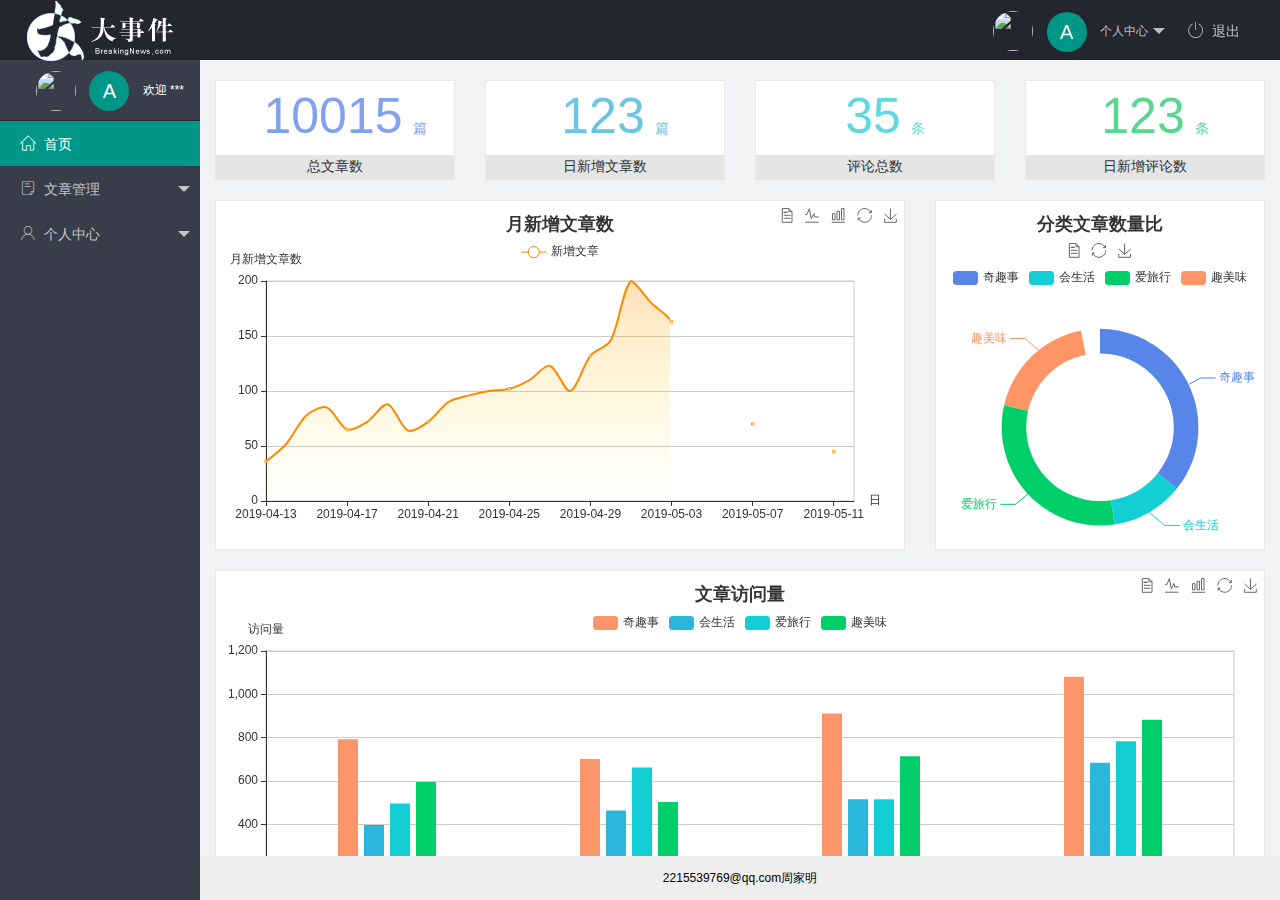
==== commit d9401656: "user制作完成" ====
--- a/index.html
+++ b/index.html
@@ -31,9 +31,9 @@
                             个人中心
                         </a>
                         <dl class="layui-nav-child">
-                            <dd><a href="">基本资料</a></dd>
-                            <dd><a href="">更换头像</a></dd>
-                            <dd><a href="">重置密码</a></dd>
+                            <dd><a href="/user/user-info.html" target="fm">基本资料</a></dd>
+                            <dd><a href="/user/user-avatar.html" target="fm">更换头像</a></dd>
+                            <dd><a href="/user/user-pwd.html" target="fm">重置密码</a></dd>
                         </dl>
                     </li>
                     <!-- 退出区域 -->
@@ -72,9 +72,9 @@
 
                             <a href="javascript:;"> <span class="iconfont">&#xe614;</span>个人中心</a>
                             <dl class="layui-nav-child">
-                                <dd><a href="javascript:;">基本资料</a></dd>
-                                <dd><a href="javascript:;">更换头像</a></dd>
-                                <dd><a href="javascript:;">重置密码</a></dd>
+                                <dd><a href="/user/user-info.html"  target="fm">基本资料</a></dd>
+                                <dd><a href="/user/user-avatar.html" target="fm">更换头像</a></dd>
+                                <dd><a href="/user/user-pwd.html" target="fm">重置密码</a></dd>
                             </dl>
                         </li>
                     </ul>
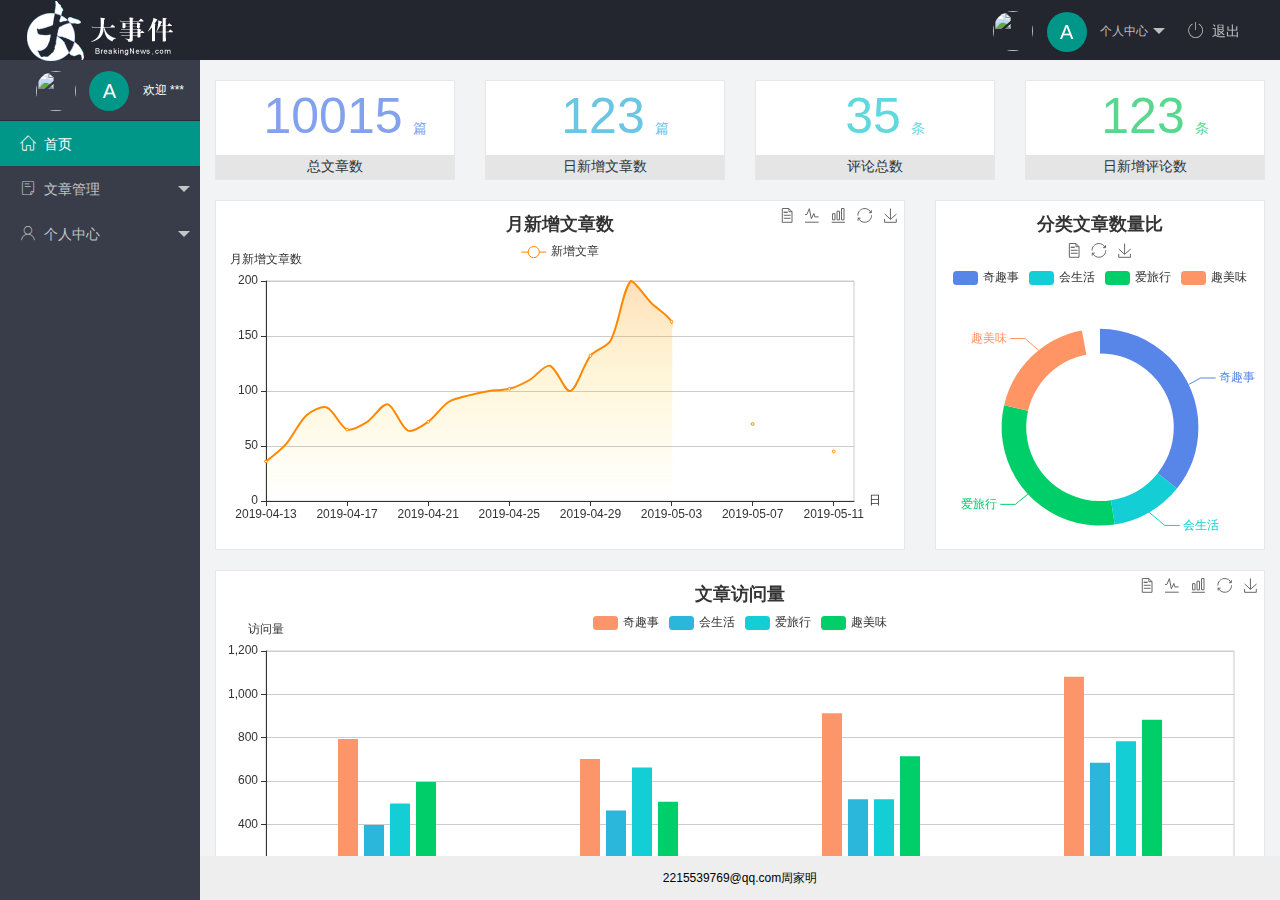
==== commit c64cec85: "完成文章管理" ====
--- a/index.html
+++ b/index.html
@@ -63,9 +63,9 @@
 
                             <a class="" href="javascript:;"> <span class="iconfont">&#xe615;</span>文章管理</a>
                             <dl class="layui-nav-child">
-                                <dd><a href="javascript:;">文章类别</a></dd>
-                                <dd><a href="javascript:;">文章类别</a></dd>
-                                <dd><a href="javascript:;">发布文章</a></dd>
+                                <dd><a href="/article/art-cate.html" target="fm">文章类别</a></dd>
+                                <dd><a href="/article/art-list.html" target="fm">文章列表</a></dd>
+                                <dd><a href="/article/art-pub.html" target="fm">发布文章</a></dd>
                             </dl>
                         </li>
                         <li class="layui-nav-item">
